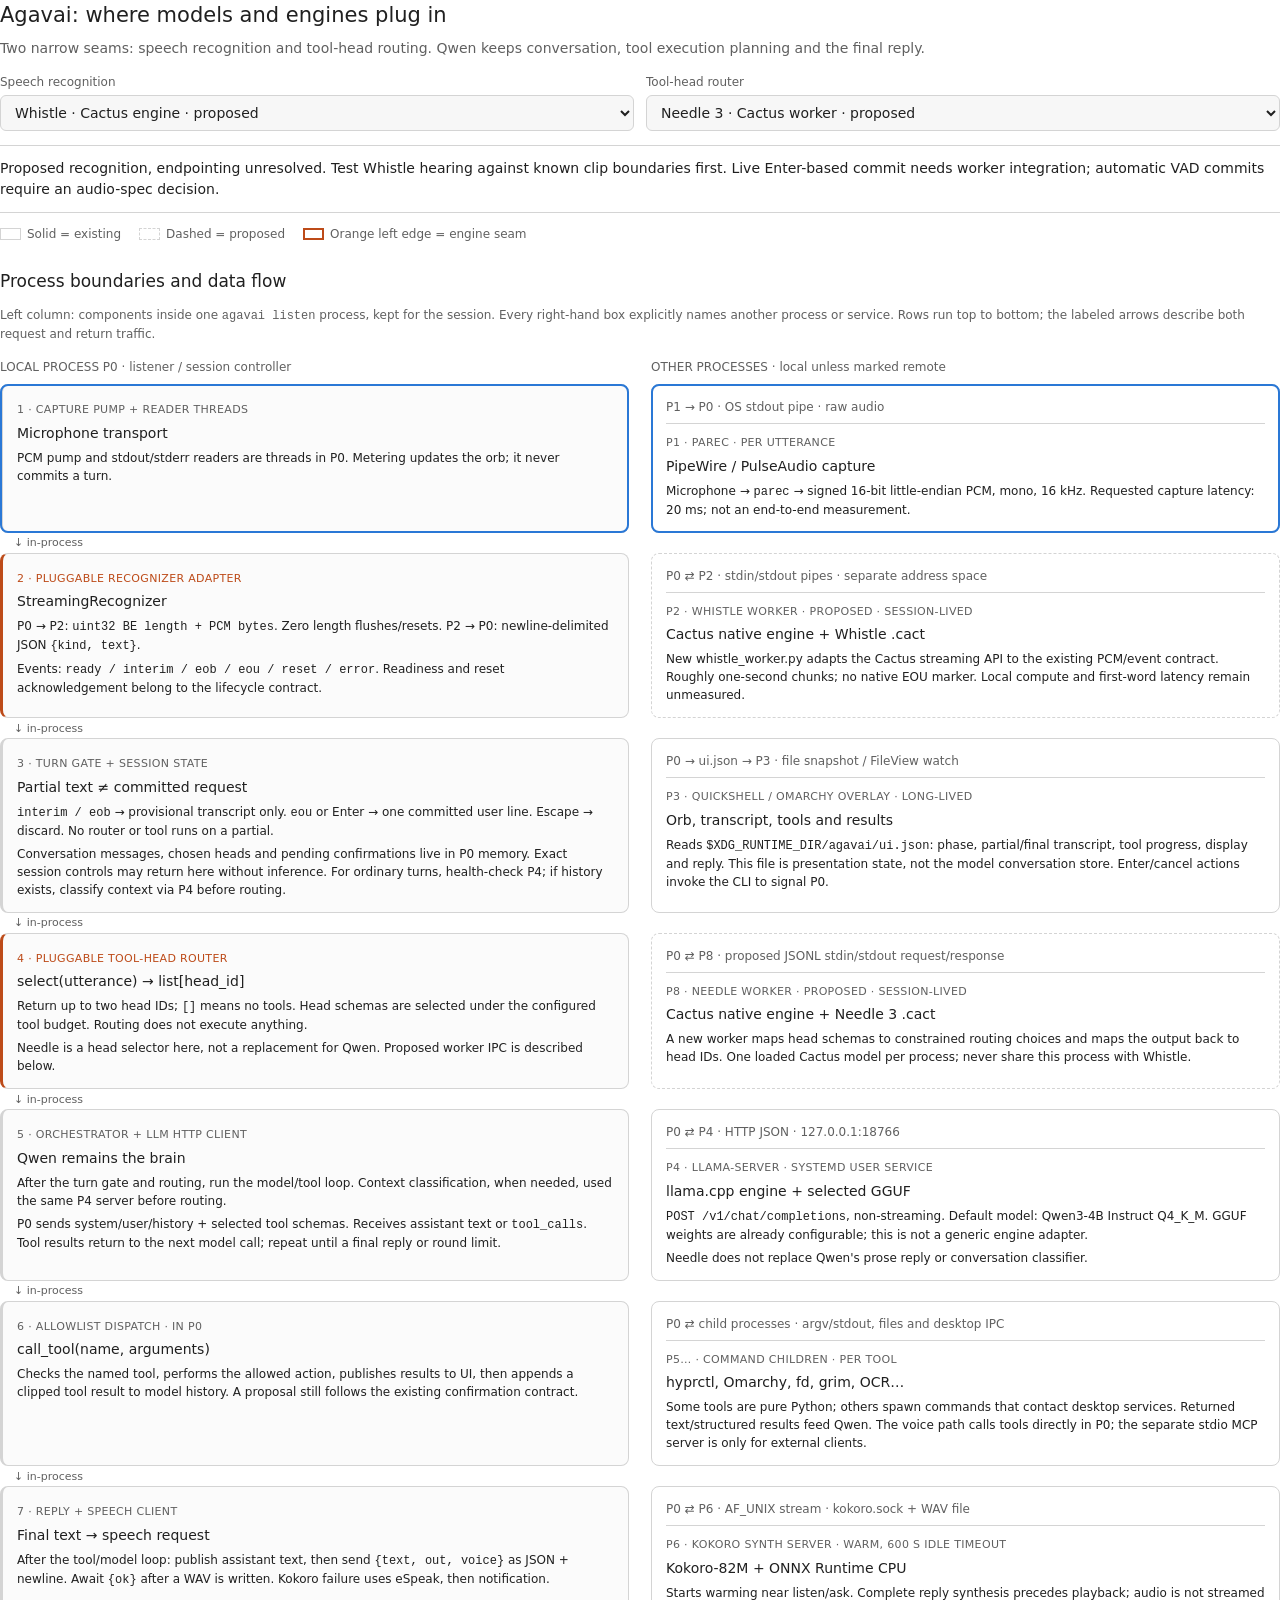
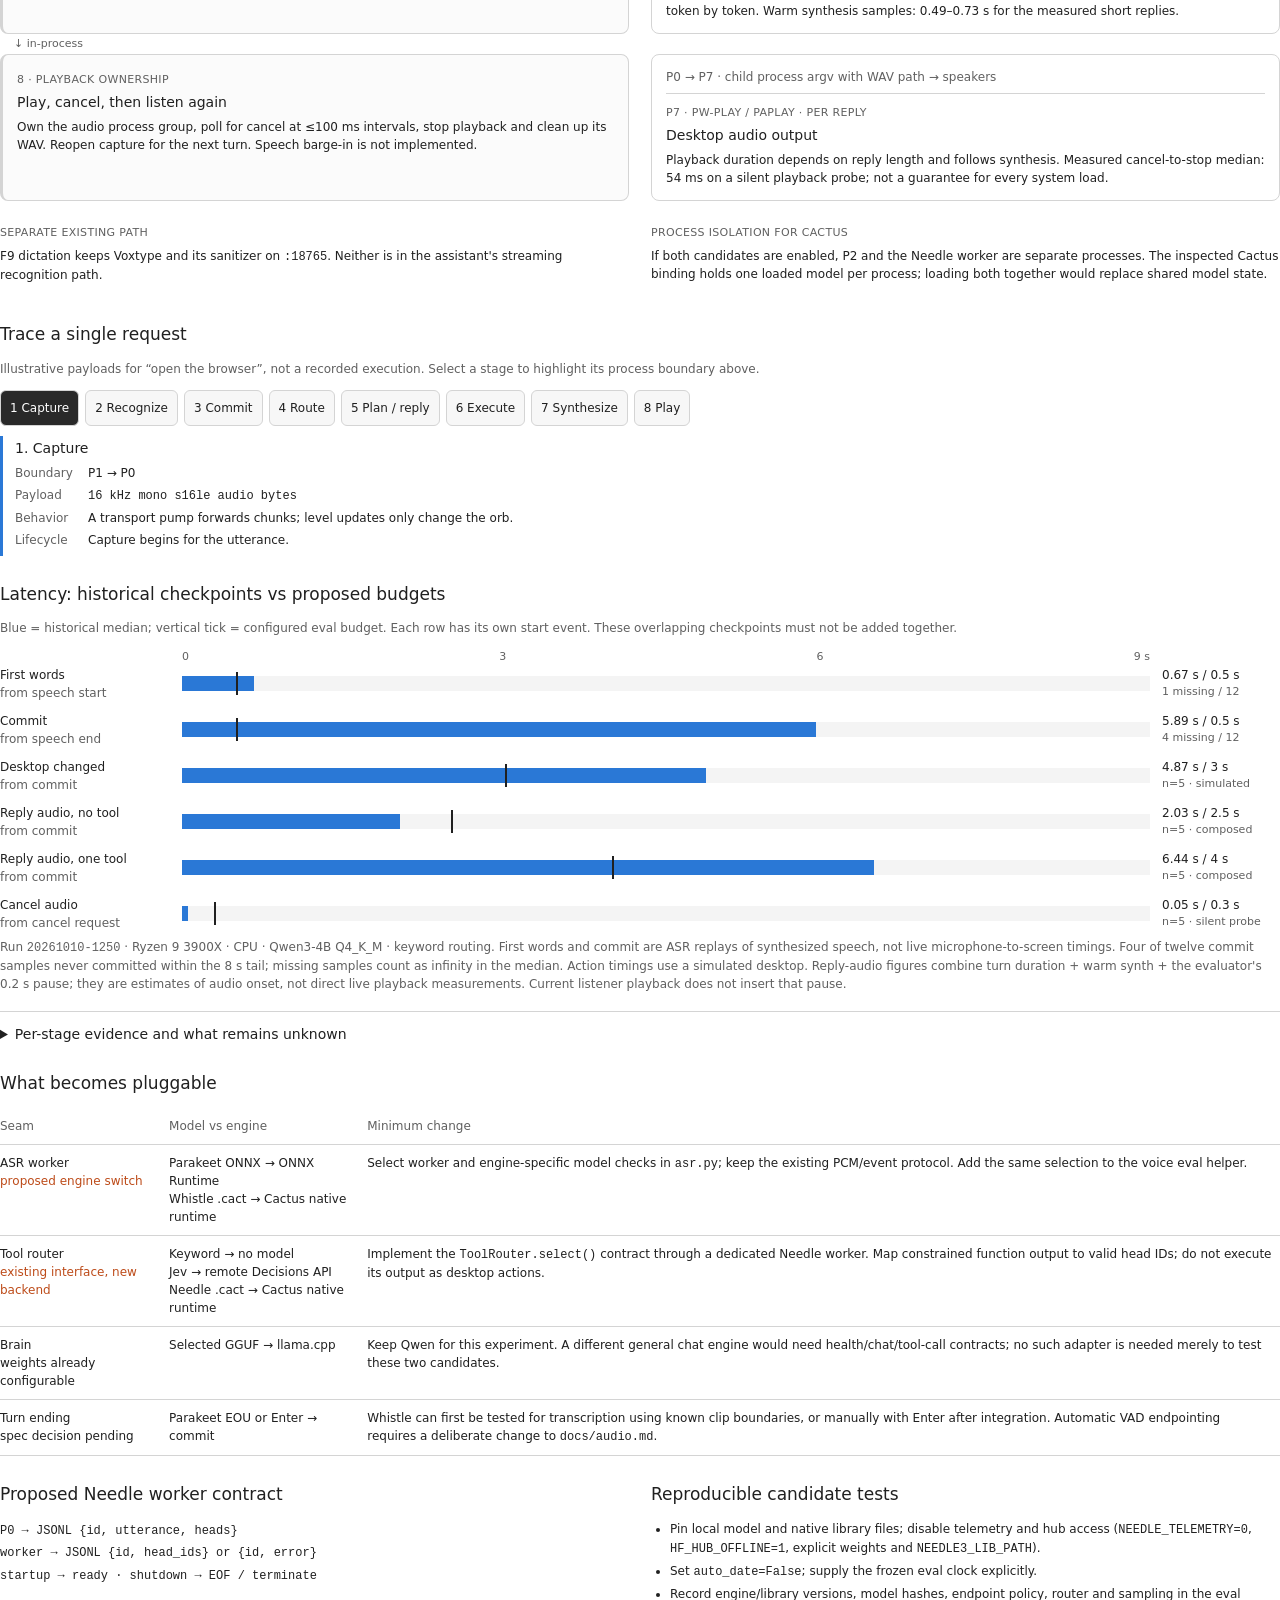
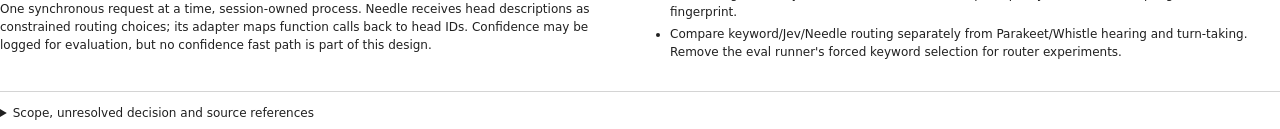
==== docs/architecture-design/model-engines.html @ ad8e2854 "Document Whistle and Needle process and engine design" ====
<!doctype html>
<html lang="en">
<head>
<meta charset="utf-8"><meta name="viewport" content="width=device-width, initial-scale=1">
<title>Agavai · model and engine boundaries</title>
<style>
:root{color-scheme:light dark;
  --design-background:var(--background,light-dark(#fff,#191919));
  --design-foreground:var(--foreground,light-dark(#202020,#ededed));
  --design-muted-foreground:var(--muted-foreground,light-dark(#606060,#b5b5b5));
  --design-card:var(--card,light-dark(#f7f7f7,#242424));
  --design-border:var(--border,light-dark(#d4d4d4,#494949));
  --design-primary:var(--primary,light-dark(#292929,#e1e1e1));
  --design-primary-foreground:var(--primary-foreground,light-dark(#fff,#191919));
  --design-radius:var(--radius,8px);
  --design-chart-1:var(--chart-1,light-dark(#2a78d6,#3987e5));
  --design-chart-2:var(--orange,light-dark(#bd4b19,#ee986c));
  }

*{box-sizing:border-box}
body{margin:0;
  color:var(--design-foreground);
  font:14px/1.5 var(--font-sans,system-ui,sans-serif);
  background:transparent}
main{padding:0 0 18px}
h1,h2,h3,p{margin:0}
h1{font-size:21px;
  font-weight:500;
  margin-bottom:6px}
h2{font-size:17px;
  font-weight:500;
  margin:26px 0 12px}
h3{font-size:14px;
  font-weight:500}
p{margin:6px 0 12px}
.muted,small{color:var(--design-muted-foreground)}
small{font-size:12px}
code{font:12px/1.5 var(--font-mono,ui-monospace,monospace);
  overflow-wrap:anywhere}
button,select{font:inherit;
  color:var(--design-foreground);
  background:var(--design-card);
  border:1px solid var(--design-border);
  border-radius:6px;
  padding:7px 10px;
  min-height:36px}
button{cursor:pointer}
button[aria-pressed=true]{background:var(--design-primary);
  color:var(--design-primary-foreground)}
button:disabled{opacity:.5;
  cursor:default}
button:focus-visible,select:focus-visible,a:focus-visible{outline:2px solid var(--design-chart-1);
  outline-offset:3px}
.controls{display:flex;
  gap:12px;
  flex-wrap:wrap;
  align-items:end;
  margin:14px 0}
label{display:grid;
  gap:4px;
  flex:1;
  min-width:200px}
label span{font-size:12px;
  color:var(--design-muted-foreground)}
select{width:100%}
.legend{display:flex;
  gap:8px 18px;
  flex-wrap:wrap;
  font-size:12px;
  color:var(--design-muted-foreground);
  margin:12px 0}
.legend span{display:flex;
  align-items:center;
  gap:6px}
.sample{width:21px;
  height:12px;
  border:1px solid var(--design-border);
  display:inline-block}
.sample.proposed{border-style:dashed}
.sample.seam{border-color:var(--design-chart-2);
  border-width:2px}
.badge{display:inline-block;
  font-size:11px;
  letter-spacing:.03em;
  color:var(--design-muted-foreground);
  font-weight:500}
.plug{color:var(--design-chart-2)}
.policy{padding:12px 0;
  border-top:1px solid var(--design-border);
  border-bottom:1px solid var(--design-border)}
.policy strong{font-weight:500}
.maphead,.maprow{display:grid;
  grid-template-columns:minmax(0,1fr) minmax(0,1fr);
  column-gap:22px}
.maphead{margin:15px 0 8px;
  font-size:12px;
  color:var(--design-muted-foreground)}
.maprow{padding:0 0 20px;
  position:relative}
.maprow::after{content:'↓ in-process';
  position:absolute;
  bottom:1px;
  left:14px;
  font-size:11px;
  color:var(--design-muted-foreground)}
.maprow:last-child::after{content:''}
.component,.process{padding:13px 14px;
  border:1px solid var(--design-border);
  border-radius:var(--design-radius);
  min-width:0;
  position:relative}
.component{background:color-mix(in srgb,var(--design-card) 55%,transparent);
  border-left:3px solid var(--design-border)}
.component.seam{border-left-color:var(--design-chart-2)}
.process{background:transparent}
.process.proposed{border-style:dashed}
.active .component,.active .process{outline:2px solid var(--design-chart-1);
  outline-offset:-2px}
.component p,.process p{font-size:12px;
  margin:5px 0 0}
.process .wire{display:block;
  font-size:12px;
  color:var(--design-muted-foreground);
  padding-bottom:7px;
  margin-bottom:7px;
  border-bottom:1px solid var(--design-border)}
.maprow .badge{margin-bottom:4px}
.process h3{margin-bottom:2px}
.aux{display:grid;
  grid-template-columns:1fr 1fr;
  gap:22px;
  padding-bottom:12px}
.aux p{font-size:12px;
  margin:5px 0 0}
.steps{display:flex;
  flex-wrap:wrap;
  gap:6px;
  margin-bottom:10px}
.steps button{font-size:12px;
  padding:6px 9px}
.detail{border-left:3px solid var(--design-chart-1);
  padding:2px 0 2px 12px;
  min-height:120px}
.detail h3{margin-bottom:5px}
.detail dl{display:grid;
  grid-template-columns:65px 1fr;
  gap:4px 8px;
  margin:0;
  font-size:12px}
.detail dt{color:var(--design-muted-foreground)}
.detail dd{margin:0;
  overflow-wrap:anywhere}
.latency{display:grid;
  grid-template-columns:1fr;
  gap:10px}
.checkpoint{display:grid;
  grid-template-columns:170px minmax(80px,1fr) 118px;
  gap:12px;
  align-items:center}
.checkpoint .label{font-size:12px}
.track{height:15px;
  background:color-mix(in srgb,var(--design-border) 25%,transparent);
  position:relative}
.bar{height:15px;
  background:var(--design-chart-1);
  width:var(--value)}
.budget{position:absolute;
  top:-4px;
  height:23px;
  width:2px;
  left:var(--budget);
  background:var(--design-foreground)}
.reading{font-variant-numeric:tabular-nums;
  font-size:12px}
.reading small{display:block;
  font-size:11px}
.axis{margin-left:182px;
  margin-right:130px;
  display:flex;
  justify-content:space-between;
  font-size:11px;
  color:var(--design-muted-foreground)}
.tablewrap{overflow-x:auto}
table{border-collapse:collapse;
  width:100%;
  font-size:12px}
th,td{text-align:left;
  vertical-align:top;
  padding:9px 8px;
  border-bottom:1px solid var(--design-border);
  overflow-wrap:anywhere}
th{font-weight:500;
  color:var(--design-muted-foreground)}
th:first-child,td:first-child{padding-left:0}
ul{padding-left:19px;
  margin:6px 0 12px}
li{margin:4px 0}
details{margin-top:18px;
  border-top:1px solid var(--design-border);
  padding-top:12px}
summary{cursor:pointer;
  font-weight:500}
.sources{font-size:12px}
.sources a{color:var(--design-foreground);
  text-underline-offset:3px}
.sources li{margin:8px 0}
.note{font-size:12px;
  color:var(--design-muted-foreground)}
.two{display:grid;
  grid-template-columns:1fr 1fr;
  gap:22px}
.two p,.two ul{font-size:12px}
.inlineflow{font-family:var(--font-mono,ui-monospace,monospace);
  font-size:12px;
  line-height:1.9;
  overflow-wrap:anywhere}
hr{border:0;
  border-top:1px solid var(--design-border);
  margin:18px 0}
@media(max-width:520px){h1{font-size:19px}
.maphead{display:none}
.maprow{grid-template-columns:1fr;
  gap:8px;
  padding-bottom:23px}
.process{margin-left:16px}
.maprow::after{bottom:2px}
.aux,.two{grid-template-columns:1fr;
  gap:12px}
.checkpoint{grid-template-columns:1fr 106px;
  gap:5px 12px}
.checkpoint .label{grid-column:1/-1}
.axis{margin:0 118px 0 0}
.detail{min-height:155px}
th,td{padding:8px 5px}
button,select{min-height:44px}
.steps button{min-height:40px}
label{min-width:180px}
}

@media(prefers-reduced-motion:no-preference){.bar{transition:width .2s}
}

</style>
</head>
<body>
<main id="agavai-engine-design">
<h1>Agavai: where models and engines plug in</h1>
<p class="muted">Two narrow seams: speech recognition and tool-head routing. Qwen keeps conversation, tool execution planning and the final reply.</p>
<div class="controls">
<label>
<span>Speech recognition</span>
<select id="asr">
<option value="parakeet">Parakeet · ONNX Runtime · current</option>
<option value="whistle" selected>Whistle · Cactus engine · proposed</option>
</select>
</label>
<label>
<span>Tool-head router</span>
<select id="router">
<option value="keyword">Keyword · in-process · measured baseline</option>
<option value="jev">Jev · remote HTTPS · current default</option>
<option value="needle" selected>Needle 3 · Cactus worker · proposed</option>
</select>
</label>
</div>
<div class="policy" id="policy" aria-live="polite">
</div>
<div class="legend">
<span>
<i class="sample">
</i>Solid = existing</span>
<span>
<i class="sample proposed">
</i>Dashed = proposed</span>
<span>
<i class="sample seam">
</i>Orange left edge = engine seam</span>
</div>
<h2>Process boundaries and data flow</h2>
<p class="note">Left column: components inside one <code>agavai listen</code> process, kept for the session. Every right-hand box explicitly names another process or service. Rows run top to bottom; the labeled arrows describe both request and return traffic.</p>
<div class="maphead">
<span>LOCAL PROCESS P0 · listener / session controller</span>
<span>OTHER PROCESSES · local unless marked remote</span>
</div>
<div id="map">
<div class="maprow" data-row="0">
<section class="component">
<span class="badge">1 · CAPTURE PUMP + READER THREADS</span>
<h3>Microphone transport</h3>
<p>PCM pump and stdout/stderr readers are threads in P0. Metering updates the orb; it never commits a turn.</p>
</section>
<section class="process">
<span class="wire">P1 → P0 · OS stdout pipe · raw audio</span>
<span class="badge">P1 · PAREC · PER UTTERANCE</span>
<h3>PipeWire / PulseAudio capture</h3>
<p>Microphone → <code>parec</code> → signed 16-bit little-endian PCM, mono, 16 kHz. Requested capture latency: 20 ms; not an end-to-end measurement.</p>
</section>
</div>
<div class="maprow" data-row="1">
<section class="component seam">
<span class="badge plug">2 · PLUGGABLE RECOGNIZER ADAPTER</span>
<h3>StreamingRecognizer</h3>
<p>P0 → P2: <code>uint32 BE length + PCM bytes</code>. Zero length flushes/resets. P2 → P0: newline-delimited JSON <code>{kind, text}</code>.</p>
<p>Events: <code>ready / interim / eob / eou / reset / error</code>. Readiness and reset acknowledgement belong to the lifecycle contract.</p>
</section>
<section class="process" id="asr-process">
<span class="wire">P0 ⇄ P2 · stdin/stdout pipes · separate address space</span>
<span class="badge" id="asr-tag">
</span>
<h3 id="asr-title">
</h3>
<p id="asr-body">
</p>
</section>
</div>
<div class="maprow" data-row="2">
<section class="component">
<span class="badge">3 · TURN GATE + SESSION STATE</span>
<h3>Partial text ≠ committed request</h3>
<p>
<code>interim / eob</code> → provisional transcript only. <code>eou</code> or Enter → one committed user line. Escape → discard. No router or tool runs on a partial.</p>
<p>Conversation messages, chosen heads and pending confirmations live in P0 memory. Exact session controls may return here without inference. For ordinary turns, health-check P4; if history exists, classify context via P4 before routing.</p>
</section>
<section class="process">
<span class="wire">P0 → ui.json → P3 · file snapshot / FileView watch</span>
<span class="badge">P3 · QUICKSHELL / OMARCHY OVERLAY · LONG-LIVED</span>
<h3>Orb, transcript, tools and results</h3>
<p>Reads <code>$XDG_RUNTIME_DIR/agavai/ui.json</code>: phase, partial/final transcript, tool progress, display and reply. This file is presentation state, not the model conversation store. Enter/cancel actions invoke the CLI to signal P0.</p>
</section>
</div>
<div class="maprow" data-row="3">
<section class="component seam">
<span class="badge plug">4 · PLUGGABLE TOOL-HEAD ROUTER</span>
<h3>select(utterance) → list[head_id]</h3>
<p>Return up to two head IDs; <code>[]</code> means no tools. Head schemas are selected under the configured tool budget. Routing does not execute anything.</p>
<p id="router-local">
</p>
</section>
<section class="process" id="router-process">
<span class="wire" id="router-wire">
</span>
<span class="badge" id="router-tag">
</span>
<h3 id="router-title">
</h3>
<p id="router-body">
</p>
</section>
</div>
<div class="maprow" data-row="4">
<section class="component">
<span class="badge">5 · ORCHESTRATOR + LLM HTTP CLIENT</span>
<h3>Qwen remains the brain</h3>
<p>After the turn gate and routing, run the model/tool loop. Context classification, when needed, used the same P4 server before routing.</p>
<p>P0 sends system/user/history + selected tool schemas. Receives assistant text or <code>tool_calls</code>. Tool results return to the next model call; repeat until a final reply or round limit.</p>
</section>
<section class="process">
<span class="wire">P0 ⇄ P4 · HTTP JSON · 127.0.0.1:18766</span>
<span class="badge">P4 · LLAMA-SERVER · SYSTEMD USER SERVICE</span>
<h3>llama.cpp engine + selected GGUF</h3>
<p>
<code>POST /v1/chat/completions</code>, non-streaming. Default model: Qwen3-4B Instruct Q4_K_M. GGUF weights are already configurable; this is not a generic engine adapter.</p>
<p>Needle does not replace Qwen's prose reply or conversation classifier.</p>
</section>
</div>
<div class="maprow" data-row="5">
<section class="component">
<span class="badge">6 · ALLOWLIST DISPATCH · IN P0</span>
<h3>call_tool(name, arguments)</h3>
<p>Checks the named tool, performs the allowed action, publishes results to UI, then appends a clipped tool result to model history. A proposal still follows the existing confirmation contract.</p>
</section>
<section class="process">
<span class="wire">P0 ⇄ child processes · argv/stdout, files and desktop IPC</span>
<span class="badge">P5… · COMMAND CHILDREN · PER TOOL</span>
<h3>hyprctl, Omarchy, fd, grim, OCR…</h3>
<p>Some tools are pure Python; others spawn commands that contact desktop services. Returned text/structured results feed Qwen. The voice path calls tools directly in P0; the separate stdio MCP server is only for external clients.</p>
</section>
</div>
<div class="maprow" data-row="6">
<section class="component">
<span class="badge">7 · REPLY + SPEECH CLIENT</span>
<h3>Final text → speech request</h3>
<p>After the tool/model loop: publish assistant text, then send <code>{text, out, voice}</code> as JSON + newline. Await <code>{ok}</code> after a WAV is written. Kokoro failure uses eSpeak, then notification.</p>
</section>
<section class="process">
<span class="wire">P0 ⇄ P6 · AF_UNIX stream · kokoro.sock + WAV file</span>
<span class="badge">P6 · KOKORO SYNTH SERVER · WARM, 600 S IDLE TIMEOUT</span>
<h3>Kokoro-82M + ONNX Runtime CPU</h3>
<p>Starts warming near listen/ask. Complete reply synthesis precedes playback; audio is not streamed token by token. Warm synthesis samples: 0.49–0.73 s for the measured short replies.</p>
</section>
</div>
<div class="maprow" data-row="7">
<section class="component">
<span class="badge">8 · PLAYBACK OWNERSHIP</span>
<h3>Play, cancel, then listen again</h3>
<p>Own the audio process group, poll for cancel at ≤100 ms intervals, stop playback and clean up its WAV. Reopen capture for the next turn. Speech barge-in is not implemented.</p>
</section>
<section class="process">
<span class="wire">P0 → P7 · child process argv with WAV path → speakers</span>
<span class="badge">P7 · PW-PLAY / PAPLAY · PER REPLY</span>
<h3>Desktop audio output</h3>
<p>Playback duration depends on reply length and follows synthesis. Measured cancel-to-stop median: 54 ms on a silent playback probe; not a guarantee for every system load.</p>
</section>
</div>
</div>
<div class="aux">
<div>
<span class="badge">SEPARATE EXISTING PATH</span>
<p>F9 dictation keeps Voxtype and its sanitizer on <code>:18765</code>. Neither is in the assistant's streaming recognition path.</p>
</div>
<div>
<span class="badge">PROCESS ISOLATION FOR CACTUS</span>
<p>If both candidates are enabled, P2 and the Needle worker are separate processes. The inspected Cactus binding holds one loaded model per process; loading both together would replace shared model state.</p>
</div>
</div>
<h2>Trace a single request</h2>
<p class="note">Illustrative payloads for “open the browser”, not a recorded execution. Select a stage to highlight its process boundary above.</p>
<div class="steps" id="steps" aria-label="Request stages">
</div>
<section class="detail" id="detail" aria-live="polite">
</section>
<h2>Latency: historical checkpoints vs proposed budgets</h2>
<p class="note">Blue = historical median; vertical tick = configured eval budget. Each row has its own start event. These overlapping checkpoints must not be added together.</p>
<div class="axis" aria-hidden="true">
<span>0</span>
<span>3</span>
<span>6</span>
<span>9 s</span>
</div>
<div class="latency" id="latency">
</div>
<p class="note">Run <code>20261010-1250</code> · Ryzen 9 3900X · CPU · Qwen3-4B Q4_K_M · keyword routing. First words and commit are ASR replays of synthesized speech, not live microphone-to-screen timings. Four of twelve commit samples never committed within the 8 s tail; missing samples count as infinity in the median. Action timings use a simulated desktop. Reply-audio figures combine turn duration + warm synth + the evaluator's 0.2 s pause; they are estimates of audio onset, not direct live playback measurements. Current listener playback does not insert that pause.</p>
<details>
<summary>Per-stage evidence and what remains unknown</summary>
<div class="tablewrap">
<table>
<thead>
<tr>
<th>Stage</th>
<th>Evidence</th>
<th>Interpretation</th>
</tr>
</thead>
<tbody>
<tr>
<td>Capture / pipes / UI</td>
<td>20 ms capture setting; UI level publication every 100 ms</td>
<td>Configured cadence, not measured transport or rendering latency.</td>
</tr>
<tr>
<td>Parakeet computation</td>
<td>160 ms audio step; mean compute 53.6 ms; model load 1.16 s</td>
<td>Warm compute can keep up in this replay. Endpoint delay is a separate problem.</td>
</tr>
<tr>
<td>Jev routing</td>
<td>Architecture doc claims 70–500 ms; configured timeout 2 s</td>
<td>Remote network + inference; absent from the keyword baseline. Not locally timed here.</td>
</tr>
<tr>
<td>Whistle</td>
<td>Research: roughly 1 s chunks, agreement across passes</td>
<td>No local latency benchmark. Chunk size is not first-word latency. Native automatic EOU is absent.</td>
</tr>
<tr>
<td>Needle router</td>
<td>No local samples</td>
<td>Startup, routing and accuracy must be measured. Qwen and endpointing still remain on the critical path.</td>
</tr>
<tr>
<td>Qwen diagnostic calls</td>
<td>Context median 2.63 s (n=34); action call median 8.30 s (n=495)</td>
<td>Pinned eval cases, prompt cache off. Different settings/workload from the product-speed probes above; do not splice into their totals.</td>
</tr>
<tr>
<td>Tool execution</td>
<td>4.87 s to simulated desktop change includes model work</td>
<td>Not a standalone tool duration; real commands vary by action.</td>
</tr>
<tr>
<td>Kokoro synthesis</td>
<td>0.49–0.73 s, n=10</td>
<td>Warm, short replies. Cold startup and long replies are not covered.</td>
</tr>
</tbody>
</table>
</div>
</details>
<h2>What becomes pluggable</h2>
<div class="tablewrap">
<table>
<thead>
<tr>
<th>Seam</th>
<th>Model vs engine</th>
<th>Minimum change</th>
</tr>
</thead>
<tbody>
<tr>
<td>ASR worker<br>
<span class="plug">proposed engine switch</span>
</td>
<td>Parakeet ONNX → ONNX Runtime<br>Whistle .cact → Cactus native runtime</td>
<td>Select worker and engine-specific model checks in <code>asr.py</code>; keep the existing PCM/event protocol. Add the same selection to the voice eval helper.</td>
</tr>
<tr>
<td>Tool router<br>
<span class="plug">existing interface, new backend</span>
</td>
<td>Keyword → no model<br>Jev → remote Decisions API<br>Needle .cact → Cactus native runtime</td>
<td>Implement the <code>ToolRouter.select()</code> contract through a dedicated Needle worker. Map constrained function output to valid head IDs; do not execute its output as desktop actions.</td>
</tr>
<tr>
<td>Brain<br>weights already configurable</td>
<td>Selected GGUF → llama.cpp</td>
<td>Keep Qwen for this experiment. A different general chat engine would need health/chat/tool-call contracts; no such adapter is needed merely to test these two candidates.</td>
</tr>
<tr>
<td>Turn ending<br>spec decision pending</td>
<td>Parakeet EOU or Enter → commit</td>
<td>Whistle can first be tested for transcription using known clip boundaries, or manually with Enter after integration. Automatic VAD endpointing requires a deliberate change to <code>docs/audio.md</code>.</td>
</tr>
</tbody>
</table>
</div>
<div class="two">
<section>
<h2>Proposed Needle worker contract</h2>
<p class="inlineflow">P0 → JSONL {id, utterance, heads}<br>worker → JSONL {id, head_ids} or {id, error}<br>startup → ready · shutdown → EOF / terminate</p>
<p>One synchronous request at a time, session-owned process. Needle receives head descriptions as constrained routing choices; its adapter maps function calls back to head IDs. Confidence may be logged for evaluation, but no confidence fast path is part of this design.</p>
</section>
<section>
<h2>Reproducible candidate tests</h2>
<ul>
<li>Pin local model and native library files; disable telemetry and hub access (<code>NEEDLE_TELEMETRY=0</code>, <code>HF_HUB_OFFLINE=1</code>, explicit weights and <code>NEEDLE3_LIB_PATH</code>).</li>
<li>Set <code>auto_date=False</code>; supply the frozen eval clock explicitly.</li>
<li>Record engine/library versions, model hashes, endpoint policy, router and sampling in the eval fingerprint.</li>
<li>Compare keyword/Jev/Needle routing separately from Parakeet/Whistle hearing and turn-taking. Remove the eval runner's forced keyword selection for router experiments.</li>
</ul>
</section>
</div>
<details class="sources">
<summary>Scope, unresolved decision and source references</summary>
<p>This page proposes an experiment architecture; it changes no runtime behavior. Whistle automatic endpointing is intentionally unresolved. Current <code>docs/audio.md</code> forbids restoring silence-timer commits, so this design does not quietly add Silero. Documentation in <code>architecture.md</code> still contains legacy Voxtype/VAD sections; current audio/flow contracts and source take precedence.</p>
<ul>
<li>
<a href="../audio.md">Audio specification</a> · <a href="../flow.md">Voice and confirmation flow</a> · <a href="../architecture.md">Architecture and existing configuration</a> · <a href="index.html">Existing architecture atlas</a>
</li>
<li>
<a href="../../src/agavai/asr.py">ASR parent</a> · <a href="../../src/agavai/parakeet_worker.py">ASR worker protocol</a> · <a href="../../src/agavai/__main__.py">Listen / turn gate</a> · <a href="../../src/agavai/meter.py">Capture</a>
</li>
<li>
<a href="../../src/agavai/router.py">Router interface</a> · <a href="../../src/agavai/heads.py">Head schemas</a> · <a href="../../src/agavai/orchestrator.py">Orchestrator</a> · <a href="../../src/agavai/llm.py">Chat transport</a> · <a href="../../src/agavai/tts.py">TTS and playback</a> · <a href="../../scripts/kokoro_synth.py">Kokoro service</a>
</li>
<li>
<a href="../../evals/results/20261010-1250/report.json">Stored report and samples</a> · <a href="../../evals/results/20261010-1250/cases.jsonl">Diagnostic model-call traces</a> · <a href="../../evals/measure.py">Measurement definitions</a> · <a href="../../evals/budgets.toml">Proposed budgets</a> · <a href="../../evals/voice_helper.py">Voice eval binding</a>
</li>
<li>Candidate API/platform details from the 2026-10-21 package-source investigation in this thread: <a href="https://huggingface.co/Cactus-Compute/whistle">Whistle</a> · <a href="https://github.com/cactus-compute/needle">Needle</a> · <a href="https://pypi.org/project/cactus-needle/">cactus-needle package</a>. Pin and recheck the selected version during implementation.</li>
</ul>
</details>
</main>
<script>
(()=>{
  'use strict';
  const root=document.getElementById('agavai-engine-design');
  const find=id=>root.querySelector('#'+id);
  const asr=find('asr'),router=find('router');
  const payloads=[
    ['Capture','P1 → P0','16 kHz mono s16le audio bytes','A transport pump forwards chunks; level updates only change the orb.','Capture begins for the utterance.'],
    ['Recognize','P0 ⇄ P2','length-prefixed PCM → {kind:"interim", text:"open the browser"}','Worker returns hypotheses. Whistle would use its own runtime in the same worker slot.','P2 stays loaded across turns; recognizer caches reset between them.'],
    ['Commit','P0 → P3 (UI); P0 turn gate','{text:"open the browser", final:false} → committed user line','Parakeet EOU or Enter commits; EOB never commits. Whistle has no automatic EOU in this proposal.','A partial cannot launch a tool.'],
    ['Route','P0 → selected router → P0','"open the browser" → ["launch"]','Selected head schemas are injected into Qwen; no desktop action occurs in the router.','With existing conversation history, Qwen context classification happens before routing.'],
    ['Plan / reply','P0 ⇄ P4','messages + launch schemas → tool_calls, or assistant content','First Qwen call proposes an allowed function. After its result, another Qwen call can produce the spoken reply.','A simple one-tool request often needs two model calls; more rounds are possible.'],
    ['Execute','P0 ⇄ command child / desktop service','Illustrative call: launch({target:"browser"}) → result text','Allowlisted dispatcher performs the action, publishes tool progress, then returns the result to Qwen.','Qwen can call again for another tool or return final content.'],
    ['Synthesize','P0 ⇄ P6','{text:"Browser opened.", out:"…wav", voice:"…"} → {ok:true}','Kokoro writes a complete WAV; the text and result are already visible in the overlay.','A successful synthesis response means the file is ready, not that the user has heard it.'],
    ['Play','P0 → P7 → speakers','pw-play <reply.wav>','Playback is interruptible through the controller. After speech, the session listens again.','Escape cancels. Spoken barge-in is a separate, unimplemented feature.']
  ];
  let stage=0;
  function showStage(n){
    stage=n;
    root.querySelectorAll('[data-row]').forEach((el,i)=>el.classList.toggle('active',i===n));
    root.querySelectorAll('[data-step]').forEach((el,i)=>el.setAttribute('aria-pressed',String(i===n)));
    const d=payloads[n];
    find('detail').innerHTML='<h3>'+String(n+1)+'. '+d[0]+'</h3><dl><dt>Boundary</dt><dd>'+d[1]+'</dd><dt>Payload</dt><dd><code></code></dd><dt>Behavior</dt><dd>'+d[3]+'</dd><dt>Lifecycle</dt><dd>'+d[4]+'</dd></dl>';
    find('detail').querySelector('code').textContent=d[2];
  }

  payloads.forEach((d,i)=>{
    const b=document.createElement('button');
    b.type='button';
    b.dataset.step=i;
    b.textContent=(i+1)+' '+d[0];
    b.addEventListener('click',()=>showStage(i));
    find('steps').append(b);
  });
  function update(){
    const w=asr.value==='whistle',n=router.value==='needle',j=router.value==='jev';
    find('asr-process').classList.toggle('proposed',w);
    find('asr-tag').textContent=w?'P2 · WHISTLE WORKER · PROPOSED · SESSION-LIVED':'P2 · PARAKEET WORKER · EXISTING · SESSION-LIVED';
    find('asr-title').textContent=w?'Cactus native engine + Whistle .cact':'ONNX Runtime + Parakeet-Realtime-EOU-120M';
    find('asr-body').textContent=w?'New whistle_worker.py adapts the Cactus streaming API to the existing PCM/event contract. Roughly one-second chunks; no native EOU marker. Local compute and first-word latency remain unmeasured.':'parakeet_worker.py runs under the speech venv. 160 ms audio steps; emits partials, EOB and EOU. CPU is the default; configured GPU resolves to CUDA only with NVIDIA present.';
    find('policy').innerHTML=w?'<strong>Proposed recognition, endpointing unresolved.</strong> Test Whistle hearing against known clip boundaries first. Live Enter-based commit needs worker integration; automatic VAD commits require an audio-spec decision.':'<strong>Current commit rule:</strong> Parakeet EOU or Enter. Candidate router selection does not change when a turn commits.';
    find('router-process').hidden=!n&&!j;
    find('router-process').classList.toggle('proposed',n);
    find('router-local').textContent=n?'Needle is a head selector here, not a replacement for Qwen. Proposed worker IPC is described below.':j?'Current default: remote Jev; on missing key or request failure, keyword fallback.':'Keyword matching runs entirely inside P0. The existing local backend is also only a keyword placeholder; it is not Needle.';
    find('router-wire').textContent=n?'P0 ⇄ P8 · proposed JSONL stdin/stdout request/response':'P0 ⇄ REMOTE SERVICE · HTTPS / OpenRouter Decisions API';
    find('router-tag').textContent=n?'P8 · NEEDLE WORKER · PROPOSED · SESSION-LIVED':'OFF MACHINE · JEV · EXISTING REMOTE BACKEND';
    find('router-title').textContent=n?'Cactus native engine + Needle 3 .cact':'Jev 1.13 on OpenRouter';
    find('router-body').textContent=n?'A new worker maps head schemas to constrained routing choices and maps the output back to head IDs. One loaded Cactus model per process; never share this process with Whistle.':'Sends the committed utterance and head criteria as a typed choice request. Returns a head choice, not prose. This is the network hop; the rest of the diagram stays local.';
    showStage(stage);
  }

  asr.addEventListener('change',update);
  router.addEventListener('change',update);
  const metrics=[['First words','from speech start',.674,.5,'1 missing / 12'],['Commit','from speech end',5.895,.5,'4 missing / 12'],['Desktop changed','from commit',4.870,3,'n=5 · simulated'],['Reply audio, no tool','from commit',2.029,2.5,'n=5 · composed'],['Reply audio, one tool','from commit',6.436,4,'n=5 · composed'],['Cancel audio','from cancel request',.054,.3,'n=5 · silent probe']];
  metrics.forEach(([name,start,value,budget,n])=>{
    const row=document.createElement('div');
    row.className='checkpoint';
    row.innerHTML='<div class="label">'+name+'<br><small>'+start+'</small></div><div class="track" role="img" aria-label="'+name+': median '+value+' seconds, budget '+budget+' seconds"><div class="bar" style="--value:'+value/9*100+'%"></div><i class="budget" style="--budget:'+budget/9*100+'%"></i></div><div class="reading">'+value.toFixed(2)+' s / '+budget+' s<small>'+n+'</small></div>';
    find('latency').append(row);
  });
  update();
})();
</script>
</body></html>
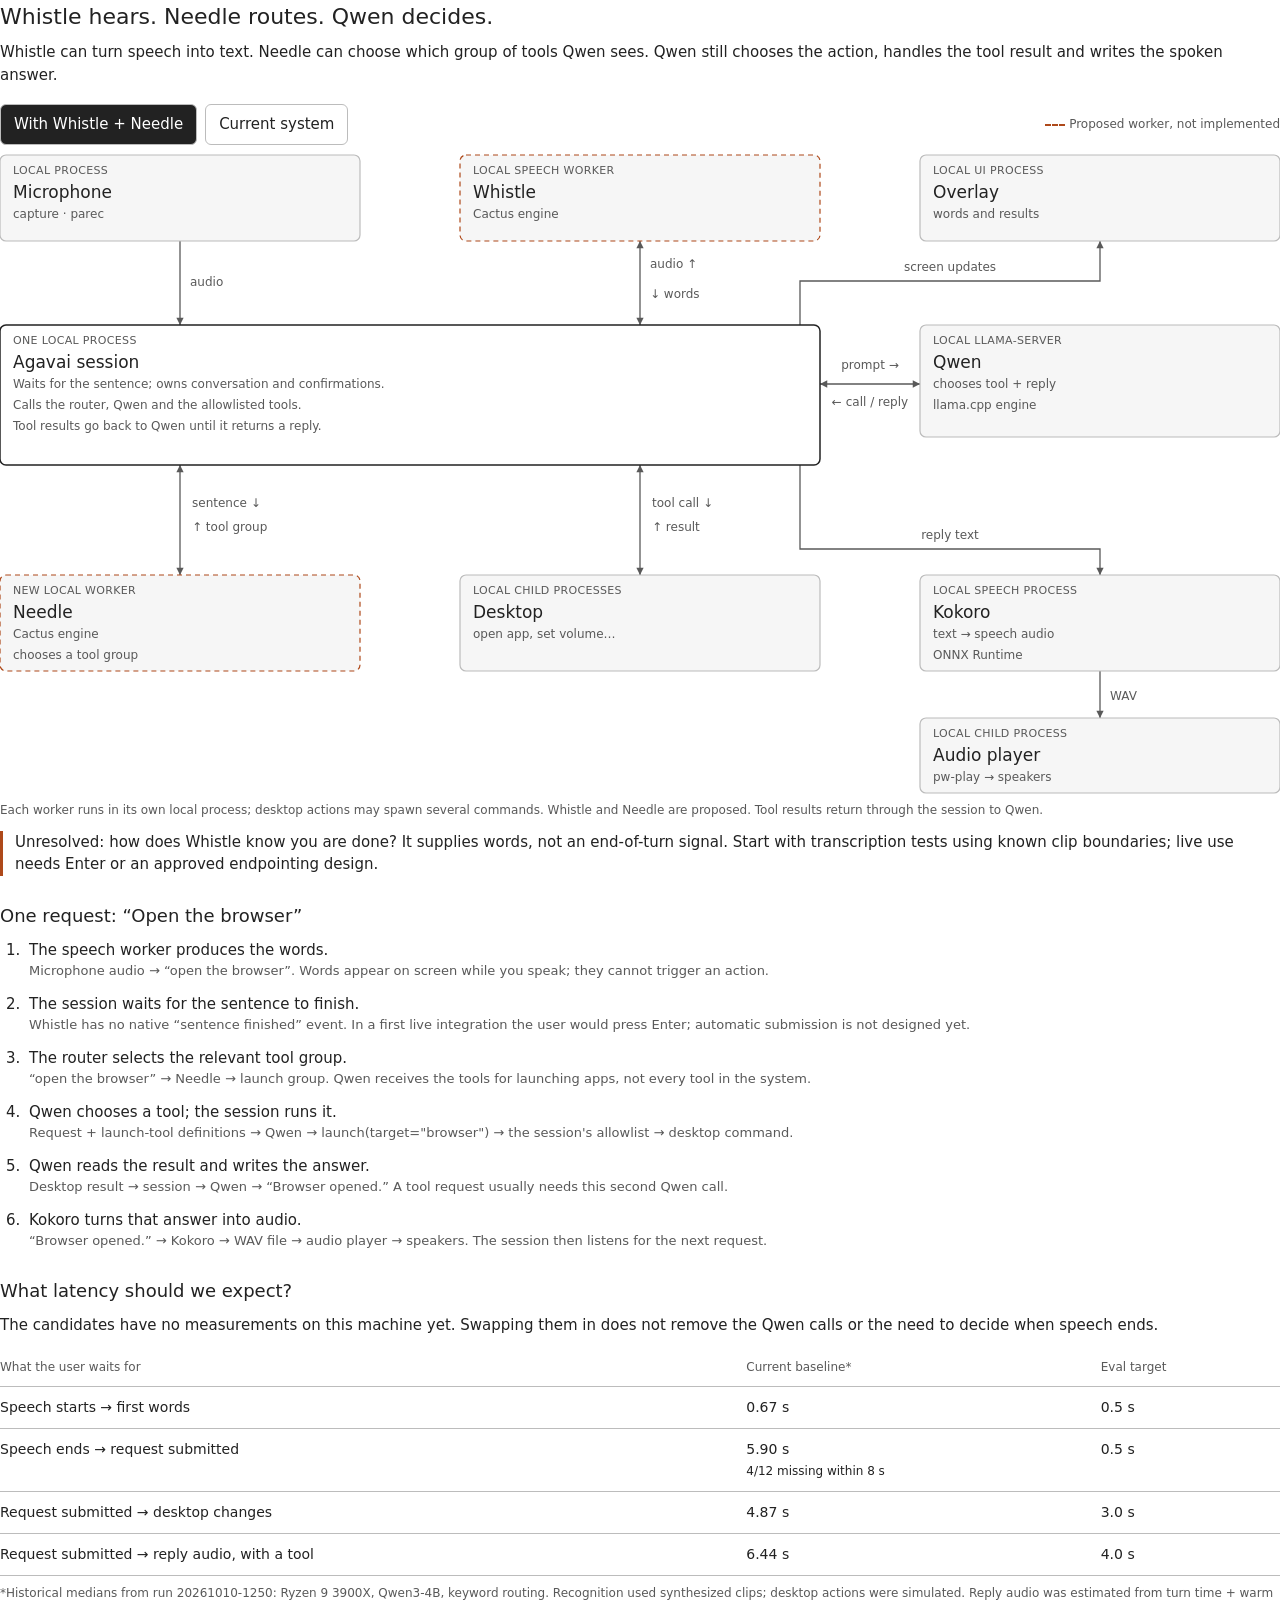
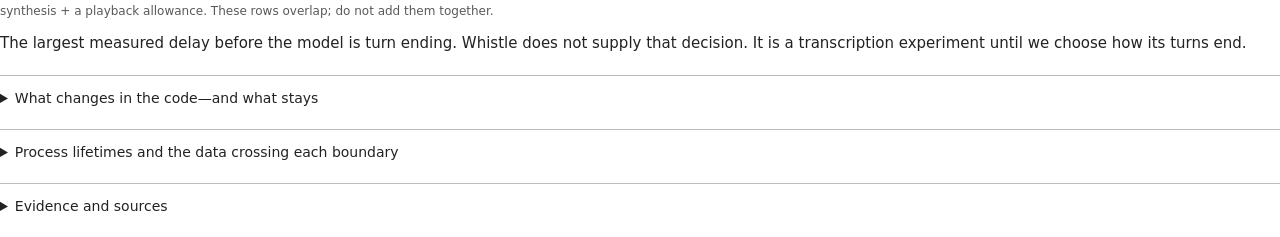
==== commit 9bb70206: "Explain model integration with a process graph and worked request" ====
--- a/docs/architecture-design/model-engines.html
+++ b/docs/architecture-design/model-engines.html
@@ -1,626 +1,299 @@
 <!doctype html>
 <html lang="en">
 <head>
-<meta charset="utf-8"><meta name="viewport" content="width=device-width, initial-scale=1">
-<title>Agavai · model and engine boundaries</title>
+<meta charset="utf-8">
+<meta name="viewport" content="width=device-width, initial-scale=1">
+<title>How Whistle and Needle fit into Agavai</title>
 <style>
-:root{color-scheme:light dark;
-  --design-background:var(--background,light-dark(#fff,#191919));
-  --design-foreground:var(--foreground,light-dark(#202020,#ededed));
-  --design-muted-foreground:var(--muted-foreground,light-dark(#606060,#b5b5b5));
-  --design-card:var(--card,light-dark(#f7f7f7,#242424));
-  --design-border:var(--border,light-dark(#d4d4d4,#494949));
-  --design-primary:var(--primary,light-dark(#292929,#e1e1e1));
-  --design-primary-foreground:var(--primary-foreground,light-dark(#fff,#191919));
-  --design-radius:var(--radius,8px);
-  --design-chart-1:var(--chart-1,light-dark(#2a78d6,#3987e5));
-  --design-chart-2:var(--orange,light-dark(#bd4b19,#ee986c));
-  }
-
-*{box-sizing:border-box}
-body{margin:0;
-  color:var(--design-foreground);
-  font:14px/1.5 var(--font-sans,system-ui,sans-serif);
-  background:transparent}
-main{padding:0 0 18px}
-h1,h2,h3,p{margin:0}
-h1{font-size:21px;
-  font-weight:500;
-  margin-bottom:6px}
-h2{font-size:17px;
-  font-weight:500;
-  margin:26px 0 12px}
-h3{font-size:14px;
-  font-weight:500}
-p{margin:6px 0 12px}
-.muted,small{color:var(--design-muted-foreground)}
-small{font-size:12px}
-code{font:12px/1.5 var(--font-mono,ui-monospace,monospace);
-  overflow-wrap:anywhere}
-button,select{font:inherit;
-  color:var(--design-foreground);
-  background:var(--design-card);
-  border:1px solid var(--design-border);
-  border-radius:6px;
-  padding:7px 10px;
-  min-height:36px}
-button{cursor:pointer}
-button[aria-pressed=true]{background:var(--design-primary);
-  color:var(--design-primary-foreground)}
-button:disabled{opacity:.5;
-  cursor:default}
-button:focus-visible,select:focus-visible,a:focus-visible{outline:2px solid var(--design-chart-1);
-  outline-offset:3px}
-.controls{display:flex;
-  gap:12px;
-  flex-wrap:wrap;
-  align-items:end;
-  margin:14px 0}
-label{display:grid;
-  gap:4px;
-  flex:1;
-  min-width:200px}
-label span{font-size:12px;
-  color:var(--design-muted-foreground)}
-select{width:100%}
-.legend{display:flex;
-  gap:8px 18px;
-  flex-wrap:wrap;
-  font-size:12px;
-  color:var(--design-muted-foreground);
-  margin:12px 0}
-.legend span{display:flex;
-  align-items:center;
-  gap:6px}
-.sample{width:21px;
-  height:12px;
-  border:1px solid var(--design-border);
-  display:inline-block}
-.sample.proposed{border-style:dashed}
-.sample.seam{border-color:var(--design-chart-2);
-  border-width:2px}
-.badge{display:inline-block;
-  font-size:11px;
-  letter-spacing:.03em;
-  color:var(--design-muted-foreground);
-  font-weight:500}
-.plug{color:var(--design-chart-2)}
-.policy{padding:12px 0;
-  border-top:1px solid var(--design-border);
-  border-bottom:1px solid var(--design-border)}
-.policy strong{font-weight:500}
-.maphead,.maprow{display:grid;
-  grid-template-columns:minmax(0,1fr) minmax(0,1fr);
-  column-gap:22px}
-.maphead{margin:15px 0 8px;
-  font-size:12px;
-  color:var(--design-muted-foreground)}
-.maprow{padding:0 0 20px;
-  position:relative}
-.maprow::after{content:'↓ in-process';
-  position:absolute;
-  bottom:1px;
-  left:14px;
-  font-size:11px;
-  color:var(--design-muted-foreground)}
-.maprow:last-child::after{content:''}
-.component,.process{padding:13px 14px;
-  border:1px solid var(--design-border);
-  border-radius:var(--design-radius);
-  min-width:0;
-  position:relative}
-.component{background:color-mix(in srgb,var(--design-card) 55%,transparent);
-  border-left:3px solid var(--design-border)}
-.component.seam{border-left-color:var(--design-chart-2)}
-.process{background:transparent}
-.process.proposed{border-style:dashed}
-.active .component,.active .process{outline:2px solid var(--design-chart-1);
-  outline-offset:-2px}
-.component p,.process p{font-size:12px;
-  margin:5px 0 0}
-.process .wire{display:block;
-  font-size:12px;
-  color:var(--design-muted-foreground);
-  padding-bottom:7px;
-  margin-bottom:7px;
-  border-bottom:1px solid var(--design-border)}
-.maprow .badge{margin-bottom:4px}
-.process h3{margin-bottom:2px}
-.aux{display:grid;
-  grid-template-columns:1fr 1fr;
-  gap:22px;
-  padding-bottom:12px}
-.aux p{font-size:12px;
-  margin:5px 0 0}
-.steps{display:flex;
-  flex-wrap:wrap;
-  gap:6px;
-  margin-bottom:10px}
-.steps button{font-size:12px;
-  padding:6px 9px}
-.detail{border-left:3px solid var(--design-chart-1);
-  padding:2px 0 2px 12px;
-  min-height:120px}
-.detail h3{margin-bottom:5px}
-.detail dl{display:grid;
-  grid-template-columns:65px 1fr;
-  gap:4px 8px;
-  margin:0;
-  font-size:12px}
-.detail dt{color:var(--design-muted-foreground)}
-.detail dd{margin:0;
-  overflow-wrap:anywhere}
-.latency{display:grid;
-  grid-template-columns:1fr;
-  gap:10px}
-.checkpoint{display:grid;
-  grid-template-columns:170px minmax(80px,1fr) 118px;
-  gap:12px;
-  align-items:center}
-.checkpoint .label{font-size:12px}
-.track{height:15px;
-  background:color-mix(in srgb,var(--design-border) 25%,transparent);
-  position:relative}
-.bar{height:15px;
-  background:var(--design-chart-1);
-  width:var(--value)}
-.budget{position:absolute;
-  top:-4px;
-  height:23px;
-  width:2px;
-  left:var(--budget);
-  background:var(--design-foreground)}
-.reading{font-variant-numeric:tabular-nums;
-  font-size:12px}
-.reading small{display:block;
-  font-size:11px}
-.axis{margin-left:182px;
-  margin-right:130px;
-  display:flex;
-  justify-content:space-between;
-  font-size:11px;
-  color:var(--design-muted-foreground)}
-.tablewrap{overflow-x:auto}
-table{border-collapse:collapse;
-  width:100%;
-  font-size:12px}
-th,td{text-align:left;
-  vertical-align:top;
-  padding:9px 8px;
-  border-bottom:1px solid var(--design-border);
-  overflow-wrap:anywhere}
-th{font-weight:500;
-  color:var(--design-muted-foreground)}
-th:first-child,td:first-child{padding-left:0}
-ul{padding-left:19px;
-  margin:6px 0 12px}
-li{margin:4px 0}
-details{margin-top:18px;
-  border-top:1px solid var(--design-border);
-  padding-top:12px}
-summary{cursor:pointer;
-  font-weight:500}
-.sources{font-size:12px}
-.sources a{color:var(--design-foreground);
-  text-underline-offset:3px}
-.sources li{margin:8px 0}
-.note{font-size:12px;
-  color:var(--design-muted-foreground)}
-.two{display:grid;
-  grid-template-columns:1fr 1fr;
-  gap:22px}
-.two p,.two ul{font-size:12px}
-.inlineflow{font-family:var(--font-mono,ui-monospace,monospace);
-  font-size:12px;
-  line-height:1.9;
-  overflow-wrap:anywhere}
-hr{border:0;
-  border-top:1px solid var(--design-border);
-  margin:18px 0}
-@media(max-width:520px){h1{font-size:19px}
-.maphead{display:none}
-.maprow{grid-template-columns:1fr;
-  gap:8px;
-  padding-bottom:23px}
-.process{margin-left:16px}
-.maprow::after{bottom:2px}
-.aux,.two{grid-template-columns:1fr;
-  gap:12px}
-.checkpoint{grid-template-columns:1fr 106px;
-  gap:5px 12px}
-.checkpoint .label{grid-column:1/-1}
-.axis{margin:0 118px 0 0}
-.detail{min-height:155px}
-th,td{padding:8px 5px}
-button,select{min-height:44px}
-.steps button{min-height:40px}
-label{min-width:180px}
+:root {
+  color-scheme: light dark;
+  --ink: var(--foreground, light-dark(#222, #eee));
+  --subtle: var(--muted-foreground, light-dark(#595959, #b9b9b9));
+  --line: var(--border, light-dark(#bcbcbc, #626262));
+  --surface: var(--card, light-dark(#f6f6f6, #242424));
+  --page: var(--background, light-dark(#fff, #191919));
+  --selected: var(--primary, light-dark(#222, #ddd));
+  --selected-ink: var(--primary-foreground, light-dark(#fff, #191919));
+  --new: light-dark(#ae491a, #f0a078);
 }
-
-@media(prefers-reduced-motion:no-preference){.bar{transition:width .2s}
+* { box-sizing: border-box; }
+body { margin: 0; background: transparent; color: var(--ink); font: 15px/1.5 var(--font-sans, system-ui, sans-serif); }
+main { padding-bottom: 20px; }
+h1 { margin: 0 0 8px; font-size: 22px; font-weight: 500; }
+h2 { margin: 26px 0 10px; font-size: 18px; font-weight: 500; }
+p { margin: 8px 0 12px; }
+small, .small { font-size: 12px; }
+.muted { color: var(--subtle); }
+strong { font-weight: 500; }
+.controls { display: flex; align-items: center; flex-wrap: wrap; gap: 8px; margin: 18px 0 10px; }
+button { padding: 8px 13px; color: var(--ink); border: 1px solid var(--line); border-radius: 6px; background: transparent; font: inherit; cursor: pointer; }
+button[aria-pressed="true"] { background: var(--selected); color: var(--selected-ink); }
+button:focus-visible, summary:focus-visible, a:focus-visible { outline: 2px solid var(--ink); outline-offset: 3px; }
+.legend { margin-left: auto; font-size: 12px; color: var(--subtle); }
+.legend i { display: inline-block; width: 20px; border-top: 2px dashed var(--new); vertical-align: middle; margin-right: 4px; }
+#diagram { display: block; width: 100%; overflow: visible; }
+#diagram text { font: 14px var(--font-sans, system-ui, sans-serif); fill: var(--ink); }
+#diagram .process-label { font-size: 11px; fill: var(--subtle); letter-spacing: .03em; }
+#diagram .node-name { font-size: 17px; font-weight: 500; }
+#diagram .role { font-size: 12px; fill: var(--subtle); }
+#diagram .node { fill: var(--surface); stroke: var(--line); stroke-width: 1.2; }
+#diagram .session { fill: var(--page); stroke: var(--ink); stroke-width: 1.5; }
+#diagram .candidate { stroke: var(--new); stroke-dasharray: 5 4; }
+#diagram .arrow { fill: none; stroke: var(--subtle); stroke-width: 1.3; }
+#diagram .arrow-label { font-size: 12px; fill: var(--subtle); paint-order: stroke; stroke: var(--page); stroke-width: 5px; stroke-linejoin: round; }
+#diagram .arrow-head { fill: var(--subtle); }
+#decision { border-left: 3px solid var(--new); padding-left: 12px; margin: 4px 0 0; }
+.example { margin: 0; padding-left: 25px; }
+.example li { padding-left: 4px; margin: 0 0 12px; }
+.example .payload { display: block; font-size: 13px; color: var(--subtle); }
+.table-wrap { overflow-x: auto; }
+table { width: 100%; border-collapse: collapse; font-size: 14px; }
+th, td { padding: 10px 8px; text-align: left; vertical-align: top; border-bottom: 1px solid var(--line); }
+th { color: var(--subtle); font-size: 12px; font-weight: 400; }
+th:first-child, td:first-child { padding-left: 0; }
+td:last-child { white-space: nowrap; font-variant-numeric: tabular-nums; }
+code { font: 12px/1.5 var(--font-mono, ui-monospace, monospace); overflow-wrap: anywhere; }
+details { margin-top: 20px; padding-top: 12px; border-top: 1px solid var(--line); }
+summary { cursor: pointer; font-size: 14px; }
+details p, details li { font-size: 13px; }
+details li { margin-bottom: 8px; }
+details ul { padding-left: 20px; }
+a { color: var(--ink); text-underline-offset: 3px; }
+@media (max-width: 520px) {
+  h1 { font-size: 20px; }
+  .legend { width: 100%; margin: 3px 0 0; }
+  button { min-height: 44px; }
+  table { font-size: 13px; }
 }
-
 </style>
 </head>
 <body>
-<main id="agavai-engine-design">
-<h1>Agavai: where models and engines plug in</h1>
-<p class="muted">Two narrow seams: speech recognition and tool-head routing. Qwen keeps conversation, tool execution planning and the final reply.</p>
-<div class="controls">
-<label>
-<span>Speech recognition</span>
-<select id="asr">
-<option value="parakeet">Parakeet · ONNX Runtime · current</option>
-<option value="whistle" selected>Whistle · Cactus engine · proposed</option>
-</select>
-</label>
-<label>
-<span>Tool-head router</span>
-<select id="router">
-<option value="keyword">Keyword · in-process · measured baseline</option>
-<option value="jev">Jev · remote HTTPS · current default</option>
-<option value="needle" selected>Needle 3 · Cactus worker · proposed</option>
-</select>
-</label>
+<main id="model-design">
+<h1>Whistle hears. Needle routes. Qwen decides.</h1>
+<p>Whistle can turn speech into text. Needle can choose which group of tools Qwen sees. Qwen still chooses the action, handles the tool result and writes the spoken answer.</p>
+<div class="controls" role="group" aria-label="Architecture version">
+  <button type="button" id="proposed" aria-pressed="true">With Whistle + Needle</button>
+  <button type="button" id="current" aria-pressed="false">Current system</button>
+  <span class="legend"><i></i>Proposed worker, not implemented</span>
 </div>
-<div class="policy" id="policy" aria-live="polite">
-</div>
-<div class="legend">
-<span>
-<i class="sample">
-</i>Solid = existing</span>
-<span>
-<i class="sample proposed">
-</i>Dashed = proposed</span>
-<span>
-<i class="sample seam">
-</i>Orange left edge = engine seam</span>
-</div>
-<h2>Process boundaries and data flow</h2>
-<p class="note">Left column: components inside one <code>agavai listen</code> process, kept for the session. Every right-hand box explicitly names another process or service. Rows run top to bottom; the labeled arrows describe both request and return traffic.</p>
-<div class="maphead">
-<span>LOCAL PROCESS P0 · listener / session controller</span>
-<span>OTHER PROCESSES · local unless marked remote</span>
-</div>
-<div id="map">
-<div class="maprow" data-row="0">
-<section class="component">
-<span class="badge">1 · CAPTURE PUMP + READER THREADS</span>
-<h3>Microphone transport</h3>
-<p>PCM pump and stdout/stderr readers are threads in P0. Metering updates the orb; it never commits a turn.</p>
-</section>
-<section class="process">
-<span class="wire">P1 → P0 · OS stdout pipe · raw audio</span>
-<span class="badge">P1 · PAREC · PER UTTERANCE</span>
-<h3>PipeWire / PulseAudio capture</h3>
-<p>Microphone → <code>parec</code> → signed 16-bit little-endian PCM, mono, 16 kHz. Requested capture latency: 20 ms; not an end-to-end measurement.</p>
-</section>
-</div>
-<div class="maprow" data-row="1">
-<section class="component seam">
-<span class="badge plug">2 · PLUGGABLE RECOGNIZER ADAPTER</span>
-<h3>StreamingRecognizer</h3>
-<p>P0 → P2: <code>uint32 BE length + PCM bytes</code>. Zero length flushes/resets. P2 → P0: newline-delimited JSON <code>{kind, text}</code>.</p>
-<p>Events: <code>ready / interim / eob / eou / reset / error</code>. Readiness and reset acknowledgement belong to the lifecycle contract.</p>
-</section>
-<section class="process" id="asr-process">
-<span class="wire">P0 ⇄ P2 · stdin/stdout pipes · separate address space</span>
-<span class="badge" id="asr-tag">
-</span>
-<h3 id="asr-title">
-</h3>
-<p id="asr-body">
-</p>
-</section>
-</div>
-<div class="maprow" data-row="2">
-<section class="component">
-<span class="badge">3 · TURN GATE + SESSION STATE</span>
-<h3>Partial text ≠ committed request</h3>
-<p>
-<code>interim / eob</code> → provisional transcript only. <code>eou</code> or Enter → one committed user line. Escape → discard. No router or tool runs on a partial.</p>
-<p>Conversation messages, chosen heads and pending confirmations live in P0 memory. Exact session controls may return here without inference. For ordinary turns, health-check P4; if history exists, classify context via P4 before routing.</p>
-</section>
-<section class="process">
-<span class="wire">P0 → ui.json → P3 · file snapshot / FileView watch</span>
-<span class="badge">P3 · QUICKSHELL / OMARCHY OVERLAY · LONG-LIVED</span>
-<h3>Orb, transcript, tools and results</h3>
-<p>Reads <code>$XDG_RUNTIME_DIR/agavai/ui.json</code>: phase, partial/final transcript, tool progress, display and reply. This file is presentation state, not the model conversation store. Enter/cancel actions invoke the CLI to signal P0.</p>
-</section>
-</div>
-<div class="maprow" data-row="3">
-<section class="component seam">
-<span class="badge plug">4 · PLUGGABLE TOOL-HEAD ROUTER</span>
-<h3>select(utterance) → list[head_id]</h3>
-<p>Return up to two head IDs; <code>[]</code> means no tools. Head schemas are selected under the configured tool budget. Routing does not execute anything.</p>
-<p id="router-local">
-</p>
-</section>
-<section class="process" id="router-process">
-<span class="wire" id="router-wire">
-</span>
-<span class="badge" id="router-tag">
-</span>
-<h3 id="router-title">
-</h3>
-<p id="router-body">
-</p>
-</section>
-</div>
-<div class="maprow" data-row="4">
-<section class="component">
-<span class="badge">5 · ORCHESTRATOR + LLM HTTP CLIENT</span>
-<h3>Qwen remains the brain</h3>
-<p>After the turn gate and routing, run the model/tool loop. Context classification, when needed, used the same P4 server before routing.</p>
-<p>P0 sends system/user/history + selected tool schemas. Receives assistant text or <code>tool_calls</code>. Tool results return to the next model call; repeat until a final reply or round limit.</p>
-</section>
-<section class="process">
-<span class="wire">P0 ⇄ P4 · HTTP JSON · 127.0.0.1:18766</span>
-<span class="badge">P4 · LLAMA-SERVER · SYSTEMD USER SERVICE</span>
-<h3>llama.cpp engine + selected GGUF</h3>
-<p>
-<code>POST /v1/chat/completions</code>, non-streaming. Default model: Qwen3-4B Instruct Q4_K_M. GGUF weights are already configurable; this is not a generic engine adapter.</p>
-<p>Needle does not replace Qwen's prose reply or conversation classifier.</p>
-</section>
-</div>
-<div class="maprow" data-row="5">
-<section class="component">
-<span class="badge">6 · ALLOWLIST DISPATCH · IN P0</span>
-<h3>call_tool(name, arguments)</h3>
-<p>Checks the named tool, performs the allowed action, publishes results to UI, then appends a clipped tool result to model history. A proposal still follows the existing confirmation contract.</p>
-</section>
-<section class="process">
-<span class="wire">P0 ⇄ child processes · argv/stdout, files and desktop IPC</span>
-<span class="badge">P5… · COMMAND CHILDREN · PER TOOL</span>
-<h3>hyprctl, Omarchy, fd, grim, OCR…</h3>
-<p>Some tools are pure Python; others spawn commands that contact desktop services. Returned text/structured results feed Qwen. The voice path calls tools directly in P0; the separate stdio MCP server is only for external clients.</p>
-</section>
-</div>
-<div class="maprow" data-row="6">
-<section class="component">
-<span class="badge">7 · REPLY + SPEECH CLIENT</span>
-<h3>Final text → speech request</h3>
-<p>After the tool/model loop: publish assistant text, then send <code>{text, out, voice}</code> as JSON + newline. Await <code>{ok}</code> after a WAV is written. Kokoro failure uses eSpeak, then notification.</p>
-</section>
-<section class="process">
-<span class="wire">P0 ⇄ P6 · AF_UNIX stream · kokoro.sock + WAV file</span>
-<span class="badge">P6 · KOKORO SYNTH SERVER · WARM, 600 S IDLE TIMEOUT</span>
-<h3>Kokoro-82M + ONNX Runtime CPU</h3>
-<p>Starts warming near listen/ask. Complete reply synthesis precedes playback; audio is not streamed token by token. Warm synthesis samples: 0.49–0.73 s for the measured short replies.</p>
-</section>
-</div>
-<div class="maprow" data-row="7">
-<section class="component">
-<span class="badge">8 · PLAYBACK OWNERSHIP</span>
-<h3>Play, cancel, then listen again</h3>
-<p>Own the audio process group, poll for cancel at ≤100 ms intervals, stop playback and clean up its WAV. Reopen capture for the next turn. Speech barge-in is not implemented.</p>
-</section>
-<section class="process">
-<span class="wire">P0 → P7 · child process argv with WAV path → speakers</span>
-<span class="badge">P7 · PW-PLAY / PAPLAY · PER REPLY</span>
-<h3>Desktop audio output</h3>
-<p>Playback duration depends on reply length and follows synthesis. Measured cancel-to-stop median: 54 ms on a silent playback probe; not a guarantee for every system load.</p>
-</section>
-</div>
-</div>
-<div class="aux">
-<div>
-<span class="badge">SEPARATE EXISTING PATH</span>
-<p>F9 dictation keeps Voxtype and its sanitizer on <code>:18765</code>. Neither is in the assistant's streaming recognition path.</p>
-</div>
-<div>
-<span class="badge">PROCESS ISOLATION FOR CACTUS</span>
-<p>If both candidates are enabled, P2 and the Needle worker are separate processes. The inspected Cactus binding holds one loaded model per process; loading both together would replace shared model state.</p>
-</div>
-</div>
-<h2>Trace a single request</h2>
-<p class="note">Illustrative payloads for “open the browser”, not a recorded execution. Select a stage to highlight its process boundary above.</p>
-<div class="steps" id="steps" aria-label="Request stages">
-</div>
-<section class="detail" id="detail" aria-live="polite">
-</section>
-<h2>Latency: historical checkpoints vs proposed budgets</h2>
-<p class="note">Blue = historical median; vertical tick = configured eval budget. Each row has its own start event. These overlapping checkpoints must not be added together.</p>
-<div class="axis" aria-hidden="true">
-<span>0</span>
-<span>3</span>
-<span>6</span>
-<span>9 s</span>
-</div>
-<div class="latency" id="latency">
-</div>
-<p class="note">Run <code>20261010-1250</code> · Ryzen 9 3900X · CPU · Qwen3-4B Q4_K_M · keyword routing. First words and commit are ASR replays of synthesized speech, not live microphone-to-screen timings. Four of twelve commit samples never committed within the 8 s tail; missing samples count as infinity in the median. Action timings use a simulated desktop. Reply-audio figures combine turn duration + warm synth + the evaluator's 0.2 s pause; they are estimates of audio onset, not direct live playback measurements. Current listener playback does not insert that pause.</p>
-<details>
-<summary>Per-stage evidence and what remains unknown</summary>
-<div class="tablewrap">
+<svg id="diagram" role="img" aria-labelledby="diagram-title diagram-description"></svg>
+<p id="caption" class="small muted" aria-live="polite"></p>
+<p id="decision"></p>
+
+<h2>One request: “Open the browser”</h2>
+<ol class="example">
+  <li><strong>The speech worker produces the words.</strong><span class="payload">Microphone audio → “open the browser”. Words appear on screen while you speak; they cannot trigger an action.</span></li>
+  <li><strong>The session waits for the sentence to finish.</strong><span class="payload" id="commit-example"></span></li>
+  <li><strong>The router selects the relevant tool group.</strong><span class="payload" id="route-example"></span></li>
+  <li><strong>Qwen chooses a tool; the session runs it.</strong><span class="payload">Request + launch-tool definitions → Qwen → launch(target="browser") → the session's allowlist → desktop command.</span></li>
+  <li><strong>Qwen reads the result and writes the answer.</strong><span class="payload">Desktop result → session → Qwen → “Browser opened.” A tool request usually needs this second Qwen call.</span></li>
+  <li><strong>Kokoro turns that answer into audio.</strong><span class="payload">“Browser opened.” → Kokoro → WAV file → audio player → speakers. The session then listens for the next request.</span></li>
+</ol>
+
+<h2>What latency should we expect?</h2>
+<p>The candidates have <strong>no measurements on this machine yet</strong>. Swapping them in does not remove the Qwen calls or the need to decide when speech ends.</p>
+<div class="table-wrap">
 <table>
-<thead>
-<tr>
-<th>Stage</th>
-<th>Evidence</th>
-<th>Interpretation</th>
-</tr>
-</thead>
+<thead><tr><th>What the user waits for</th><th>Current baseline*</th><th>Eval target</th></tr></thead>
 <tbody>
-<tr>
-<td>Capture / pipes / UI</td>
-<td>20 ms capture setting; UI level publication every 100 ms</td>
-<td>Configured cadence, not measured transport or rendering latency.</td>
-</tr>
-<tr>
-<td>Parakeet computation</td>
-<td>160 ms audio step; mean compute 53.6 ms; model load 1.16 s</td>
-<td>Warm compute can keep up in this replay. Endpoint delay is a separate problem.</td>
-</tr>
-<tr>
-<td>Jev routing</td>
-<td>Architecture doc claims 70–500 ms; configured timeout 2 s</td>
-<td>Remote network + inference; absent from the keyword baseline. Not locally timed here.</td>
-</tr>
-<tr>
-<td>Whistle</td>
-<td>Research: roughly 1 s chunks, agreement across passes</td>
-<td>No local latency benchmark. Chunk size is not first-word latency. Native automatic EOU is absent.</td>
-</tr>
-<tr>
-<td>Needle router</td>
-<td>No local samples</td>
-<td>Startup, routing and accuracy must be measured. Qwen and endpointing still remain on the critical path.</td>
-</tr>
-<tr>
-<td>Qwen diagnostic calls</td>
-<td>Context median 2.63 s (n=34); action call median 8.30 s (n=495)</td>
-<td>Pinned eval cases, prompt cache off. Different settings/workload from the product-speed probes above; do not splice into their totals.</td>
-</tr>
-<tr>
-<td>Tool execution</td>
-<td>4.87 s to simulated desktop change includes model work</td>
-<td>Not a standalone tool duration; real commands vary by action.</td>
-</tr>
-<tr>
-<td>Kokoro synthesis</td>
-<td>0.49–0.73 s, n=10</td>
-<td>Warm, short replies. Cold startup and long replies are not covered.</td>
-</tr>
+<tr><td>Speech starts → first words</td><td>0.67 s</td><td>0.5 s</td></tr>
+<tr><td>Speech ends → request submitted</td><td>5.90 s<br><small>4/12 missing within 8 s</small></td><td>0.5 s</td></tr>
+<tr><td>Request submitted → desktop changes</td><td>4.87 s</td><td>3.0 s</td></tr>
+<tr><td>Request submitted → reply audio, with a tool</td><td>6.44 s</td><td>4.0 s</td></tr>
 </tbody>
 </table>
 </div>
+<p class="small muted">*Historical medians from run 20261010-1250: Ryzen 9 3900X, Qwen3-4B, keyword routing. Recognition used synthesized clips; desktop actions were simulated. Reply audio was estimated from turn time + warm synthesis + a playback allowance. These rows overlap; do not add them together.</p>
+<p><strong>The largest measured delay before the model is turn ending.</strong> Whistle does not supply that decision. It is a transcription experiment until we choose how its turns end.</p>
+
+<details>
+<summary>What changes in the code—and what stays</summary>
+<ul>
+<li><strong>Speech recognition:</strong> add a Whistle worker behind the same audio-in/text-events-out interface as Parakeet. Select the worker and its model files in ASR configuration. Whistle's roughly one-second chunks are not a measured first-word latency.</li>
+<li><strong>Routing:</strong> implement Needle behind the existing <code>select(utterance) → head IDs</code> interface. It selects a group such as <code>launch</code>; it does not execute Needle-generated desktop actions.</li>
+<li><strong>Engines:</strong> Parakeet uses ONNX Runtime; Whistle and Needle use Cactus's native runtime and different model files. Changing a weights path alone cannot swap engines. Whistle and Needle need separate workers because the inspected Cactus binding stores one loaded model per process.</li>
+<li><strong>Qwen:</strong> stays on llama-server. Its GGUF weights are already configurable. Needle cannot replace conversation handling and answer generation in this design.</li>
+<li><strong>Testing:</strong> compare transcription accuracy separately from turn-ending behavior, and compare Needle routing against keyword/Jev routing. Record the selected engine, model hashes and endpoint policy so the runs are comparable.</li>
+</ul>
 </details>
-<h2>What becomes pluggable</h2>
-<div class="tablewrap">
-<table>
-<thead>
-<tr>
-<th>Seam</th>
-<th>Model vs engine</th>
-<th>Minimum change</th>
-</tr>
-</thead>
-<tbody>
-<tr>
-<td>ASR worker<br>
-<span class="plug">proposed engine switch</span>
-</td>
-<td>Parakeet ONNX → ONNX Runtime<br>Whistle .cact → Cactus native runtime</td>
-<td>Select worker and engine-specific model checks in <code>asr.py</code>; keep the existing PCM/event protocol. Add the same selection to the voice eval helper.</td>
-</tr>
-<tr>
-<td>Tool router<br>
-<span class="plug">existing interface, new backend</span>
-</td>
-<td>Keyword → no model<br>Jev → remote Decisions API<br>Needle .cact → Cactus native runtime</td>
-<td>Implement the <code>ToolRouter.select()</code> contract through a dedicated Needle worker. Map constrained function output to valid head IDs; do not execute its output as desktop actions.</td>
-</tr>
-<tr>
-<td>Brain<br>weights already configurable</td>
-<td>Selected GGUF → llama.cpp</td>
-<td>Keep Qwen for this experiment. A different general chat engine would need health/chat/tool-call contracts; no such adapter is needed merely to test these two candidates.</td>
-</tr>
-<tr>
-<td>Turn ending<br>spec decision pending</td>
-<td>Parakeet EOU or Enter → commit</td>
-<td>Whistle can first be tested for transcription using known clip boundaries, or manually with Enter after integration. Automatic VAD endpointing requires a deliberate change to <code>docs/audio.md</code>.</td>
-</tr>
-</tbody>
-</table>
-</div>
-<div class="two">
-<section>
-<h2>Proposed Needle worker contract</h2>
-<p class="inlineflow">P0 → JSONL {id, utterance, heads}<br>worker → JSONL {id, head_ids} or {id, error}<br>startup → ready · shutdown → EOF / terminate</p>
-<p>One synchronous request at a time, session-owned process. Needle receives head descriptions as constrained routing choices; its adapter maps function calls back to head IDs. Confidence may be logged for evaluation, but no confidence fast path is part of this design.</p>
-</section>
-<section>
-<h2>Reproducible candidate tests</h2>
+<details>
+<summary>Process lifetimes and the data crossing each boundary</summary>
 <ul>
-<li>Pin local model and native library files; disable telemetry and hub access (<code>NEEDLE_TELEMETRY=0</code>, <code>HF_HUB_OFFLINE=1</code>, explicit weights and <code>NEEDLE3_LIB_PATH</code>).</li>
-<li>Set <code>auto_date=False</code>; supply the frozen eval clock explicitly.</li>
-<li>Record engine/library versions, model hashes, endpoint policy, router and sampling in the eval fingerprint.</li>
-<li>Compare keyword/Jev/Needle routing separately from Parakeet/Whistle hearing and turn-taking. Remove the eval runner's forced keyword selection for router experiments.</li>
+<li><strong>Session:</strong> one <code>agavai listen</code> process owns conversation, confirmations and the tool allowlist. Audio pumping and worker readers are threads inside it. A follow-up with history can make a Qwen context-classification call before routing; exact controls such as Yes/No can bypass models.</li>
+<li><strong>Capture / speech worker:</strong> <code>parec</code> opens per utterance; the model worker stays loaded for the listening session. Audio passes through the session to the worker as length-prefixed 16 kHz mono PCM. Worker responses are JSON lines: partial text, boundary/end events, ready, reset or error. The diagram shortens this to “audio → words”.</li>
+<li><strong>Router:</strong> Jev is a remote HTTPS service; keyword fallback runs inside the session. Proposed Needle is a session-owned local child with JSON request/response pipes. A missing or failed candidate worker must be reported; it must not silently be scored as Needle while using keywords.</li>
+<li><strong>Qwen:</strong> a separate, long-running llama-server process. The session exchanges messages, tool definitions, tool calls and replies over localhost HTTP on port 18766. Neither the router nor Qwen executes desktop commands.</li>
+<li><strong>Desktop commands:</strong> spawned by the session's allowlisted tool functions when needed. Results return to the session, then to Qwen; tool functions also publish UI results.</li>
+<li><strong>Overlay:</strong> a separate Quickshell process watches <code>ui.json</code> for partial words, tool progress and results. Its stop/cancel controls signal the session through the CLI.</li>
+<li><strong>Speech / playback:</strong> Kokoro is a warm local process with a 600 s idle timeout. Reply text goes over a Unix socket; synthesized audio is written to a WAV. A separate <code>pw-play</code> or <code>paplay</code> child plays it. Cancel stops that playback; spoken interruption is not implemented. Kokoro failure falls back to eSpeak, then notification.</li>
+<li><strong>Local candidate setup:</strong> pin model/library files, pass explicit local weights and <code>NEEDLE3_LIB_PATH</code>, set <code>NEEDLE_TELEMETRY=0</code> and <code>HF_HUB_OFFLINE=1</code>. Disable automatic date injection for frozen-clock evals.</li>
 </ul>
-</section>
-</div>
-<details class="sources">
-<summary>Scope, unresolved decision and source references</summary>
-<p>This page proposes an experiment architecture; it changes no runtime behavior. Whistle automatic endpointing is intentionally unresolved. Current <code>docs/audio.md</code> forbids restoring silence-timer commits, so this design does not quietly add Silero. Documentation in <code>architecture.md</code> still contains legacy Voxtype/VAD sections; current audio/flow contracts and source take precedence.</p>
-<ul>
-<li>
-<a href="../audio.md">Audio specification</a> · <a href="../flow.md">Voice and confirmation flow</a> · <a href="../architecture.md">Architecture and existing configuration</a> · <a href="index.html">Existing architecture atlas</a>
-</li>
-<li>
-<a href="../../src/agavai/asr.py">ASR parent</a> · <a href="../../src/agavai/parakeet_worker.py">ASR worker protocol</a> · <a href="../../src/agavai/__main__.py">Listen / turn gate</a> · <a href="../../src/agavai/meter.py">Capture</a>
-</li>
-<li>
-<a href="../../src/agavai/router.py">Router interface</a> · <a href="../../src/agavai/heads.py">Head schemas</a> · <a href="../../src/agavai/orchestrator.py">Orchestrator</a> · <a href="../../src/agavai/llm.py">Chat transport</a> · <a href="../../src/agavai/tts.py">TTS and playback</a> · <a href="../../scripts/kokoro_synth.py">Kokoro service</a>
-</li>
-<li>
-<a href="../../evals/results/20261010-1250/report.json">Stored report and samples</a> · <a href="../../evals/results/20261010-1250/cases.jsonl">Diagnostic model-call traces</a> · <a href="../../evals/measure.py">Measurement definitions</a> · <a href="../../evals/budgets.toml">Proposed budgets</a> · <a href="../../evals/voice_helper.py">Voice eval binding</a>
-</li>
-<li>Candidate API/platform details from the 2026-10-21 package-source investigation in this thread: <a href="https://huggingface.co/Cactus-Compute/whistle">Whistle</a> · <a href="https://github.com/cactus-compute/needle">Needle</a> · <a href="https://pypi.org/project/cactus-needle/">cactus-needle package</a>. Pin and recheck the selected version during implementation.</li>
-</ul>
+</details>
+<details>
+<summary>Evidence and sources</summary>
+<p>The process layout follows the current <a href="../audio.md">audio contract</a>, <a href="../flow.md">session flow</a> and implementation: <a href="../../src/agavai/asr.py">ASR parent</a>, <a href="../../src/agavai/router.py">router</a>, <a href="../../src/agavai/orchestrator.py">orchestrator</a>, <a href="../../src/agavai/llm.py">Qwen client</a>, <a href="../../src/agavai/tts.py">speech client</a>, <a href="../../scripts/kokoro_synth.py">Kokoro worker</a>.</p>
+<p>The latency values come from the <a href="../../evals/results/20261010-1250/report.json">stored report</a>; targets come from <a href="../../evals/budgets.toml">eval budgets</a>. They are not SLAs. Warm Kokoro synthesis alone took 0.49–0.73 s for the short measured replies. Jev's documented 70–500 ms is not a local benchmark.</p>
+<p>Candidate roles and runtime constraints come from the 2026-10-21 package-source investigation in this thread: <a href="https://huggingface.co/Cactus-Compute/whistle">Whistle</a>, <a href="https://github.com/cactus-compute/needle">Needle</a>, <a href="https://pypi.org/project/cactus-needle/">cactus-needle</a>. Recheck the pinned package at implementation time. This document proposes integration; it does not implement it.</p>
 </details>
 </main>
 <script>
-(()=>{
+(() => {
   'use strict';
-  const root=document.getElementById('agavai-engine-design');
-  const find=id=>root.querySelector('#'+id);
-  const asr=find('asr'),router=find('router');
-  const payloads=[
-    ['Capture','P1 → P0','16 kHz mono s16le audio bytes','A transport pump forwards chunks; level updates only change the orb.','Capture begins for the utterance.'],
-    ['Recognize','P0 ⇄ P2','length-prefixed PCM → {kind:"interim", text:"open the browser"}','Worker returns hypotheses. Whistle would use its own runtime in the same worker slot.','P2 stays loaded across turns; recognizer caches reset between them.'],
-    ['Commit','P0 → P3 (UI); P0 turn gate','{text:"open the browser", final:false} → committed user line','Parakeet EOU or Enter commits; EOB never commits. Whistle has no automatic EOU in this proposal.','A partial cannot launch a tool.'],
-    ['Route','P0 → selected router → P0','"open the browser" → ["launch"]','Selected head schemas are injected into Qwen; no desktop action occurs in the router.','With existing conversation history, Qwen context classification happens before routing.'],
-    ['Plan / reply','P0 ⇄ P4','messages + launch schemas → tool_calls, or assistant content','First Qwen call proposes an allowed function. After its result, another Qwen call can produce the spoken reply.','A simple one-tool request often needs two model calls; more rounds are possible.'],
-    ['Execute','P0 ⇄ command child / desktop service','Illustrative call: launch({target:"browser"}) → result text','Allowlisted dispatcher performs the action, publishes tool progress, then returns the result to Qwen.','Qwen can call again for another tool or return final content.'],
-    ['Synthesize','P0 ⇄ P6','{text:"Browser opened.", out:"…wav", voice:"…"} → {ok:true}','Kokoro writes a complete WAV; the text and result are already visible in the overlay.','A successful synthesis response means the file is ready, not that the user has heard it.'],
-    ['Play','P0 → P7 → speakers','pw-play <reply.wav>','Playback is interruptible through the controller. After speech, the session listens again.','Escape cancels. Spoken barge-in is a separate, unimplemented feature.']
-  ];
-  let stage=0;
-  function showStage(n){
-    stage=n;
-    root.querySelectorAll('[data-row]').forEach((el,i)=>el.classList.toggle('active',i===n));
-    root.querySelectorAll('[data-step]').forEach((el,i)=>el.setAttribute('aria-pressed',String(i===n)));
-    const d=payloads[n];
-    find('detail').innerHTML='<h3>'+String(n+1)+'. '+d[0]+'</h3><dl><dt>Boundary</dt><dd>'+d[1]+'</dd><dt>Payload</dt><dd><code></code></dd><dt>Behavior</dt><dd>'+d[3]+'</dd><dt>Lifecycle</dt><dd>'+d[4]+'</dd></dl>';
-    find('detail').querySelector('code').textContent=d[2];
-  }
-
-  payloads.forEach((d,i)=>{
-    const b=document.createElement('button');
-    b.type='button';
-    b.dataset.step=i;
-    b.textContent=(i+1)+' '+d[0];
-    b.addEventListener('click',()=>showStage(i));
-    find('steps').append(b);
-  });
-  function update(){
-    const w=asr.value==='whistle',n=router.value==='needle',j=router.value==='jev';
-    find('asr-process').classList.toggle('proposed',w);
-    find('asr-tag').textContent=w?'P2 · WHISTLE WORKER · PROPOSED · SESSION-LIVED':'P2 · PARAKEET WORKER · EXISTING · SESSION-LIVED';
-    find('asr-title').textContent=w?'Cactus native engine + Whistle .cact':'ONNX Runtime + Parakeet-Realtime-EOU-120M';
-    find('asr-body').textContent=w?'New whistle_worker.py adapts the Cactus streaming API to the existing PCM/event contract. Roughly one-second chunks; no native EOU marker. Local compute and first-word latency remain unmeasured.':'parakeet_worker.py runs under the speech venv. 160 ms audio steps; emits partials, EOB and EOU. CPU is the default; configured GPU resolves to CUDA only with NVIDIA present.';
-    find('policy').innerHTML=w?'<strong>Proposed recognition, endpointing unresolved.</strong> Test Whistle hearing against known clip boundaries first. Live Enter-based commit needs worker integration; automatic VAD commits require an audio-spec decision.':'<strong>Current commit rule:</strong> Parakeet EOU or Enter. Candidate router selection does not change when a turn commits.';
-    find('router-process').hidden=!n&&!j;
-    find('router-process').classList.toggle('proposed',n);
-    find('router-local').textContent=n?'Needle is a head selector here, not a replacement for Qwen. Proposed worker IPC is described below.':j?'Current default: remote Jev; on missing key or request failure, keyword fallback.':'Keyword matching runs entirely inside P0. The existing local backend is also only a keyword placeholder; it is not Needle.';
-    find('router-wire').textContent=n?'P0 ⇄ P8 · proposed JSONL stdin/stdout request/response':'P0 ⇄ REMOTE SERVICE · HTTPS / OpenRouter Decisions API';
-    find('router-tag').textContent=n?'P8 · NEEDLE WORKER · PROPOSED · SESSION-LIVED':'OFF MACHINE · JEV · EXISTING REMOTE BACKEND';
-    find('router-title').textContent=n?'Cactus native engine + Needle 3 .cact':'Jev 1.13 on OpenRouter';
-    find('router-body').textContent=n?'A new worker maps head schemas to constrained routing choices and maps the output back to head IDs. One loaded Cactus model per process; never share this process with Whistle.':'Sends the committed utterance and head criteria as a typed choice request. Returns a head choice, not prose. This is the network hop; the rest of the diagram stays local.';
-    showStage(stage);
-  }
-
-  asr.addEventListener('change',update);
-  router.addEventListener('change',update);
-  const metrics=[['First words','from speech start',.674,.5,'1 missing / 12'],['Commit','from speech end',5.895,.5,'4 missing / 12'],['Desktop changed','from commit',4.870,3,'n=5 · simulated'],['Reply audio, no tool','from commit',2.029,2.5,'n=5 · composed'],['Reply audio, one tool','from commit',6.436,4,'n=5 · composed'],['Cancel audio','from cancel request',.054,.3,'n=5 · silent probe']];
-  metrics.forEach(([name,start,value,budget,n])=>{
-    const row=document.createElement('div');
-    row.className='checkpoint';
-    row.innerHTML='<div class="label">'+name+'<br><small>'+start+'</small></div><div class="track" role="img" aria-label="'+name+': median '+value+' seconds, budget '+budget+' seconds"><div class="bar" style="--value:'+value/9*100+'%"></div><i class="budget" style="--budget:'+budget/9*100+'%"></i></div><div class="reading">'+value.toFixed(2)+' s / '+budget+' s<small>'+n+'</small></div>';
-    find('latency').append(row);
-  });
-  update();
+  const root = document.getElementById('model-design');
+  const diagram = document.getElementById('diagram');
+  const ns = 'http://www.w3.org/2000/svg';
+  let proposed = true;
+
+  function element(tag, attributes = {}, text = '') {
+    const node = document.createElementNS(ns, tag);
+    for (const [key, value] of Object.entries(attributes)) node.setAttribute(key, value);
+    if (text) node.textContent = text;
+    return node;
+  }
+
+  function label(x, y, text, className, anchor = 'start') {
+    diagram.append(element('text', { x, y, class: className, 'text-anchor': anchor }, text));
+  }
+
+  function arrow(points, bidirectional = false) {
+    const attributes = {
+      d: points.map(([x, y], i) => `${i ? 'L' : 'M'}${x},${y}`).join(' '),
+      class: 'arrow',
+      'marker-end': 'url(#arrow-end)'
+    };
+    if (bidirectional) attributes['marker-start'] = 'url(#arrow-end)';
+    diagram.append(element('path', attributes));
+  }
+
+  function box([x, y, width, height], name, process, lines, candidate = false, session = false) {
+    diagram.append(element('rect', {
+      x, y, width, height, rx: 6,
+      class: 'node' + (candidate ? ' candidate' : '') + (session ? ' session' : '')
+    }));
+    label(x + 13, y + 19, process, 'process-label');
+    label(x + 13, y + 43, name, 'node-name');
+    lines.forEach((line, i) => label(x + 13, y + 63 + i * 21, line, 'role'));
+  }
+
+  function draw() {
+    const width = Math.round(root.clientWidth);
+    const mobile = width < 700;
+    diagram.replaceChildren();
+    diagram.append(element('title', { id: 'diagram-title' }, 'Agavai process architecture'));
+    diagram.append(element('desc', { id: 'diagram-description' },
+      'Capture sends audio to the Agavai session, which forwards it to a speech worker and receives words back. The session sends words to a router, prompts to Qwen, tool calls to desktop commands and reply text to Kokoro. Tool results return through the session to Qwen. The overlay receives screen updates. Kokoro writes a WAV for the audio player. Each box is a process, except desktop commands which may spawn several.'));
+    const defs = element('defs');
+    const marker = element('marker', {
+      id: 'arrow-end', viewBox: '0 0 10 10', refX: 9, refY: 5,
+      markerWidth: 7, markerHeight: 7, orient: 'auto-start-reverse'
+    });
+    marker.append(element('path', { d: 'M1,1 L9,5 L1,9 Z', class: 'arrow-head' }));
+    defs.append(marker);
+    diagram.append(defs);
+
+    const speechName = proposed ? 'Whistle' : 'Parakeet';
+    const speechEngine = proposed ? 'Cactus engine' : 'ONNX Runtime';
+    const routeName = proposed ? 'Needle' : 'Jev';
+    const routeProcess = proposed ? 'NEW LOCAL WORKER' : 'REMOTE SERVICE';
+    const routeEngine = proposed ? 'Cactus engine' : 'OpenRouter HTTPS';
+
+    if (!mobile) {
+      const column = (width - 200) / 3;
+      const middle = column + 100;
+      const right = 2 * middle;
+      const sessionWidth = 2 * column + 100;
+      const asrCenter = middle + column / 2;
+      const rightCenter = right + column / 2;
+      const leftCenter = column / 2;
+      diagram.setAttribute('viewBox', `0 0 ${width} 638`);
+      diagram.style.height = '638px';
+
+      arrow([[leftCenter, 86], [leftCenter, 170]]);
+      label(leftCenter + 10, 131, 'audio', 'arrow-label');
+      arrow([[asrCenter, 170], [asrCenter, 86]], true);
+      label(asrCenter + 10, 113, 'audio ↑', 'arrow-label');
+      label(asrCenter + 10, 143, '↓ words', 'arrow-label');
+      arrow([[sessionWidth - 20, 170], [sessionWidth - 20, 126], [rightCenter, 126], [rightCenter, 86]]);
+      label((sessionWidth - 20 + rightCenter) / 2, 116, 'screen updates', 'arrow-label', 'middle');
+      arrow([[sessionWidth, 229], [right, 229]], true);
+      label(sessionWidth + 50, 214, 'prompt →', 'arrow-label', 'middle');
+      label(sessionWidth + 50, 251, '← call / reply', 'arrow-label', 'middle');
+      arrow([[leftCenter, 310], [leftCenter, 420]], true);
+      label(leftCenter + 12, 352, 'sentence ↓', 'arrow-label');
+      label(leftCenter + 12, 376, '↑ tool group', 'arrow-label');
+      arrow([[asrCenter, 310], [asrCenter, 420]], true);
+      label(asrCenter + 12, 352, 'tool call ↓', 'arrow-label');
+      label(asrCenter + 12, 376, '↑ result', 'arrow-label');
+      arrow([[sessionWidth - 20, 310], [sessionWidth - 20, 394], [rightCenter, 394], [rightCenter, 420]]);
+      label((sessionWidth - 20 + rightCenter) / 2, 384, 'reply text', 'arrow-label', 'middle');
+      arrow([[rightCenter, 516], [rightCenter, 563]]);
+      label(rightCenter + 10, 545, 'WAV', 'arrow-label');
+
+      box([0, 0, column, 86], 'Microphone', 'LOCAL PROCESS', ['capture · parec']);
+      box([middle, 0, column, 86], speechName, 'LOCAL SPEECH WORKER', [speechEngine], proposed);
+      box([right, 0, column, 86], 'Overlay', 'LOCAL UI PROCESS', ['words and results']);
+      box([0, 170, sessionWidth, 140], 'Agavai session', 'ONE LOCAL PROCESS', [
+        'Waits for the sentence; owns conversation and confirmations.',
+        'Calls the router, Qwen and the allowlisted tools.',
+        'Tool results go back to Qwen until it returns a reply.'
+      ], false, true);
+      box([right, 170, column, 112], 'Qwen', 'LOCAL LLAMA-SERVER', ['chooses tool + reply', 'llama.cpp engine']);
+      box([0, 420, column, 96], routeName, routeProcess, [routeEngine, 'chooses a tool group'], proposed);
+      box([middle, 420, column, 96], 'Desktop', 'LOCAL CHILD PROCESSES', ['open app, set volume…']);
+      box([right, 420, column, 96], 'Kokoro', 'LOCAL SPEECH PROCESS', ['text → speech audio', 'ONNX Runtime']);
+      box([right, 563, column, 75], 'Audio player', 'LOCAL CHILD PROCESS', ['pw-play → speakers']);
+    } else {
+      const x = 30;
+      const nodeWidth = width - x;
+      const center = x + nodeWidth / 2;
+      arrow([[center, 77], [center, 126]]);
+      label(center + 10, 107, 'audio', 'arrow-label');
+      arrow([[x, 180], [8, 180], [8, 990]]);
+      const nodes = [
+        [300, speechName, 'LOCAL SPEECH WORKER', ['audio ↔ words', speechEngine], proposed],
+        [430, 'Overlay', 'LOCAL UI PROCESS', ['screen updates from session'], false],
+        [560, routeName, routeProcess, ['sentence ↔ tool group', routeEngine], proposed],
+        [690, 'Qwen', 'LOCAL LLAMA-SERVER', ['prompt ↔ tool call / reply', 'llama.cpp engine'], false],
+        [820, 'Desktop commands', 'LOCAL CHILD PROCESSES', ['tool call ↔ result'], false],
+        [950, 'Kokoro', 'LOCAL SPEECH PROCESS', ['reply text → WAV', 'ONNX Runtime'], false]
+      ];
+      nodes.forEach(([y, name, process, lines, candidate]) => {
+        arrow([[8, y + 40], [x, y + 40]], name === speechName || name === routeName || name === 'Qwen' || name === 'Desktop commands');
+        box([x, y, nodeWidth, 94], name, process, lines, candidate);
+      });
+      arrow([[center, 1044], [center, 1073]]);
+      box([x, 0, nodeWidth, 77], 'Microphone', 'LOCAL PROCESS', ['capture · parec']);
+      box([x, 126, nodeWidth, 115], 'Agavai session', 'ONE LOCAL PROCESS', ['conversation + confirmations + allowlist', 'tool results return to Qwen'], false, true);
+      box([x, 1073, nodeWidth, 77], 'Audio player', 'LOCAL CHILD PROCESS', ['WAV → pw-play → speakers']);
+      diagram.setAttribute('viewBox', `0 0 ${width} 1150`);
+      diagram.style.height = '1150px';
+    }
+  }
+
+  function update(next) {
+    proposed = next;
+    document.getElementById('proposed').setAttribute('aria-pressed', String(proposed));
+    document.getElementById('current').setAttribute('aria-pressed', String(!proposed));
+    document.getElementById('caption').textContent = proposed
+      ? 'Each worker runs in its own local process; desktop actions may spawn several commands. Whistle and Needle are proposed. Tool results return through the session to Qwen.'
+      : 'Jev is the only remote service shown. If Jev is unavailable, keyword routing runs inside the session. Parakeet and Qwen remain local.';
+    document.getElementById('decision').innerHTML = proposed
+      ? '<strong>Unresolved: how does Whistle know you are done?</strong> It supplies words, not an end-of-turn signal. Start with transcription tests using known clip boundaries; live use needs Enter or an approved endpointing design.'
+      : '<strong>Today:</strong> Parakeet can signal the end of an utterance; Enter also submits it. A pause or partial sentence does not run tools.';
+    document.getElementById('commit-example').textContent = proposed
+      ? 'Whistle has no native “sentence finished” event. In a first live integration the user would press Enter; automatic submission is not designed yet.'
+      : 'Parakeet emits an end-of-utterance event, or the user presses Enter. Only then does the session submit the words.';
+    document.getElementById('route-example').textContent = proposed
+      ? '“open the browser” → Needle → launch group. Qwen receives the tools for launching apps, not every tool in the system.'
+      : '“open the browser” → Jev (or local keyword fallback) → launch group. Qwen receives the tools for launching apps.';
+    draw();
+  }
+
+  document.getElementById('proposed').addEventListener('click', () => update(true));
+  document.getElementById('current').addEventListener('click', () => update(false));
+  new ResizeObserver(draw).observe(root);
+  update(true);
 })();
 </script>
-</body></html>
+</body>
+</html>
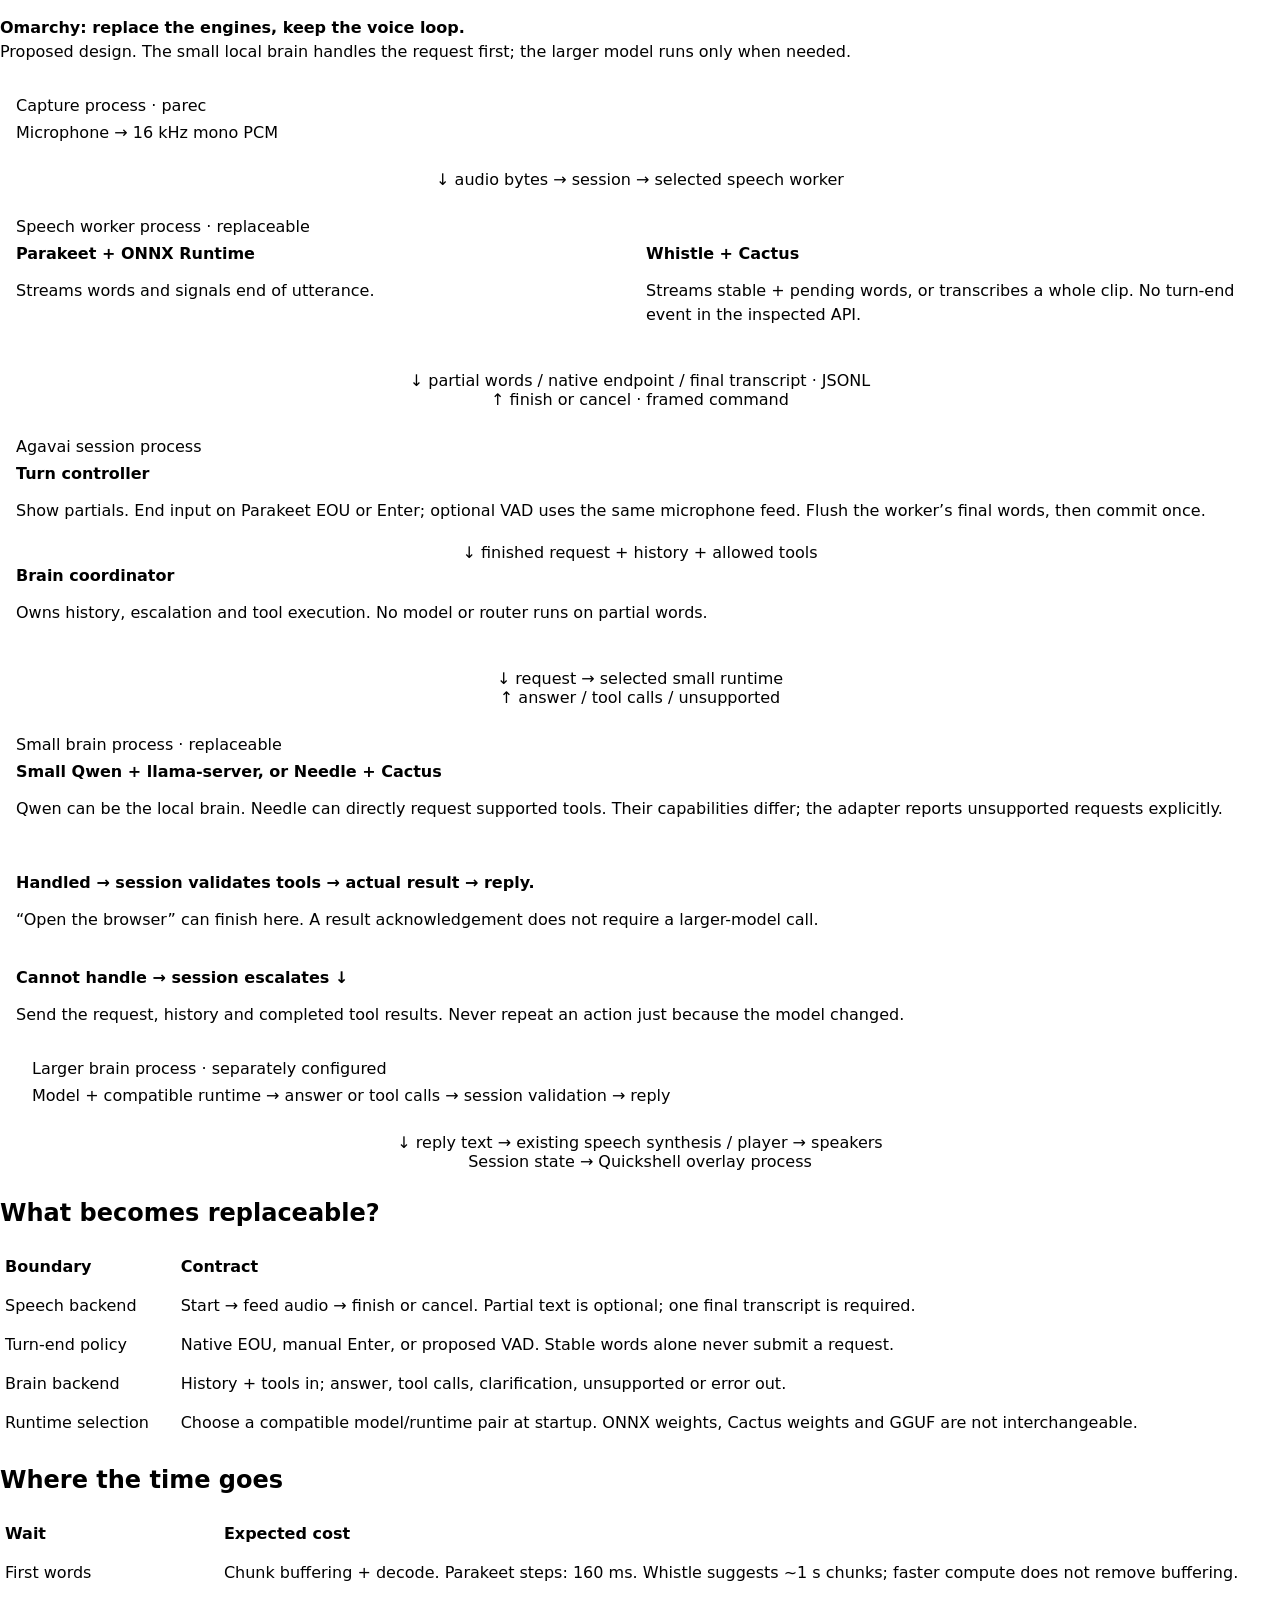
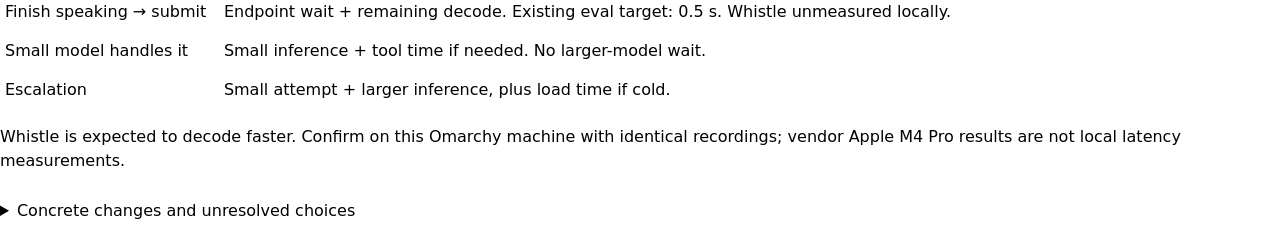
==== commit 9c71abee: "Design replaceable speech and brain engines for Omarchy" ====
--- a/docs/architecture-design/model-engines.html
+++ b/docs/architecture-design/model-engines.html
@@ -1,299 +1,42 @@
 <!doctype html>
-<html lang="en">
-<head>
-<meta charset="utf-8">
-<meta name="viewport" content="width=device-width, initial-scale=1">
-<title>How Whistle and Needle fit into Agavai</title>
+<html lang="en"><head><meta charset="utf-8"><meta name="viewport" content="width=device-width, initial-scale=1"><title>Replaceable engines on Omarchy</title>
 <style>
-:root {
-  color-scheme: light dark;
-  --ink: var(--foreground, light-dark(#222, #eee));
-  --subtle: var(--muted-foreground, light-dark(#595959, #b9b9b9));
-  --line: var(--border, light-dark(#bcbcbc, #626262));
-  --surface: var(--card, light-dark(#f6f6f6, #242424));
-  --page: var(--background, light-dark(#fff, #191919));
-  --selected: var(--primary, light-dark(#222, #ddd));
-  --selected-ink: var(--primary-foreground, light-dark(#fff, #191919));
-  --new: light-dark(#ae491a, #f0a078);
-}
-* { box-sizing: border-box; }
-body { margin: 0; background: transparent; color: var(--ink); font: 15px/1.5 var(--font-sans, system-ui, sans-serif); }
-main { padding-bottom: 20px; }
-h1 { margin: 0 0 8px; font-size: 22px; font-weight: 500; }
-h2 { margin: 26px 0 10px; font-size: 18px; font-weight: 500; }
-p { margin: 8px 0 12px; }
-small, .small { font-size: 12px; }
-.muted { color: var(--subtle); }
-strong { font-weight: 500; }
-.controls { display: flex; align-items: center; flex-wrap: wrap; gap: 8px; margin: 18px 0 10px; }
-button { padding: 8px 13px; color: var(--ink); border: 1px solid var(--line); border-radius: 6px; background: transparent; font: inherit; cursor: pointer; }
-button[aria-pressed="true"] { background: var(--selected); color: var(--selected-ink); }
-button:focus-visible, summary:focus-visible, a:focus-visible { outline: 2px solid var(--ink); outline-offset: 3px; }
-.legend { margin-left: auto; font-size: 12px; color: var(--subtle); }
-.legend i { display: inline-block; width: 20px; border-top: 2px dashed var(--new); vertical-align: middle; margin-right: 4px; }
-#diagram { display: block; width: 100%; overflow: visible; }
-#diagram text { font: 14px var(--font-sans, system-ui, sans-serif); fill: var(--ink); }
-#diagram .process-label { font-size: 11px; fill: var(--subtle); letter-spacing: .03em; }
-#diagram .node-name { font-size: 17px; font-weight: 500; }
-#diagram .role { font-size: 12px; fill: var(--subtle); }
-#diagram .node { fill: var(--surface); stroke: var(--line); stroke-width: 1.2; }
-#diagram .session { fill: var(--page); stroke: var(--ink); stroke-width: 1.5; }
-#diagram .candidate { stroke: var(--new); stroke-dasharray: 5 4; }
-#diagram .arrow { fill: none; stroke: var(--subtle); stroke-width: 1.3; }
-#diagram .arrow-label { font-size: 12px; fill: var(--subtle); paint-order: stroke; stroke: var(--page); stroke-width: 5px; stroke-linejoin: round; }
-#diagram .arrow-head { fill: var(--subtle); }
-#decision { border-left: 3px solid var(--new); padding-left: 12px; margin: 4px 0 0; }
-.example { margin: 0; padding-left: 25px; }
-.example li { padding-left: 4px; margin: 0 0 12px; }
-.example .payload { display: block; font-size: 13px; color: var(--subtle); }
-.table-wrap { overflow-x: auto; }
-table { width: 100%; border-collapse: collapse; font-size: 14px; }
-th, td { padding: 10px 8px; text-align: left; vertical-align: top; border-bottom: 1px solid var(--line); }
-th { color: var(--subtle); font-size: 12px; font-weight: 400; }
-th:first-child, td:first-child { padding-left: 0; }
-td:last-child { white-space: nowrap; font-variant-numeric: tabular-nums; }
-code { font: 12px/1.5 var(--font-mono, ui-monospace, monospace); overflow-wrap: anywhere; }
-details { margin-top: 20px; padding-top: 12px; border-top: 1px solid var(--line); }
-summary { cursor: pointer; font-size: 14px; }
-details p, details li { font-size: 13px; }
-details li { margin-bottom: 8px; }
-details ul { padding-left: 20px; }
-a { color: var(--ink); text-underline-offset: 3px; }
-@media (max-width: 520px) {
-  h1 { font-size: 20px; }
-  .legend { width: 100%; margin: 3px 0 0; }
-  button { min-height: 44px; }
-  table { font-size: 13px; }
-}
-</style>
-</head>
-<body>
-<main id="model-design">
-<h1>Whistle hears. Needle routes. Qwen decides.</h1>
-<p>Whistle can turn speech into text. Needle can choose which group of tools Qwen sees. Qwen still chooses the action, handles the tool result and writes the spoken answer.</p>
-<div class="controls" role="group" aria-label="Architecture version">
-  <button type="button" id="proposed" aria-pressed="true">With Whistle + Needle</button>
-  <button type="button" id="current" aria-pressed="false">Current system</button>
-  <span class="legend"><i></i>Proposed worker, not implemented</span>
+*{box-sizing:border-box}body{margin:0;color:var(--foreground);font-family:var(--font-sans,system-ui);background:transparent}main{padding-bottom:16px}h2{margin-top:24px}p{line-height:1.5}.flow{display:grid;gap:8px}.process{border:1px solid var(--border);padding:16px;border-radius:var(--radius,8px)}.label{display:block;color:var(--muted-foreground);margin-bottom:8px}.arrow{text-align:center;padding:4px;overflow-wrap:anywhere}.options{display:grid;grid-template-columns:1fr 1fr;gap:12px}.branch{border-left:2px solid var(--border);padding-left:16px;margin-top:12px}table{width:100%;border-collapse:collapse}th,td{text-align:left;vertical-align:top;border-bottom:1px solid var(--border);padding:10px 5px}summary{padding:12px 0}code{overflow-wrap:anywhere}a{color:inherit}@media(max-width:500px){.options{grid-template-columns:1fr}}
+</style></head><body><main>
+<p><strong>Omarchy: replace the engines, keep the voice loop.</strong><br>Proposed design. The small local brain handles the request first; the larger model runs only when needed.</p>
+<div class="flow" aria-label="Processes and data flow on one Omarchy machine">
+<div class="process"><span class="label">Capture process · parec</span>Microphone → 16 kHz mono PCM</div>
+<div class="arrow">↓ audio bytes → session → selected speech worker</div>
+<div class="process"><span class="label">Speech worker process · replaceable</span><div class="options"><div><strong>Parakeet + ONNX Runtime</strong><p>Streams words and signals end of utterance.</p></div><div><strong>Whistle + Cactus</strong><p>Streams stable + pending words, or transcribes a whole clip. No turn-end event in the inspected API.</p></div></div></div>
+<div class="arrow">↓ partial words / native endpoint / final transcript · JSONL<br>↑ finish or cancel · framed command</div>
+<div class="process"><span class="label">Agavai session process</span><strong>Turn controller</strong><p>Show partials. End input on Parakeet EOU or Enter; optional VAD uses the same microphone feed. Flush the worker’s final words, then commit once.</p><div class="arrow">↓ finished request + history + allowed tools</div><strong>Brain coordinator</strong><p>Owns history, escalation and tool execution. No model or router runs on partial words.</p></div>
+<div class="arrow">↓ request → selected small runtime<br>↑ answer / tool calls / unsupported</div>
+<div class="process"><span class="label">Small brain process · replaceable</span><strong>Small Qwen + llama-server, or Needle + Cactus</strong><p>Qwen can be the local brain. Needle can directly request supported tools. Their capabilities differ; the adapter reports unsupported requests explicitly.</p></div>
+<div class="branch"><strong>Handled → session validates tools → actual result → reply.</strong><p>“Open the browser” can finish here. A result acknowledgement does not require a larger-model call.</p></div>
+<div class="branch"><strong>Cannot handle → session escalates ↓</strong><p>Send the request, history and completed tool results. Never repeat an action just because the model changed.</p><div class="process"><span class="label">Larger brain process · separately configured</span>Model + compatible runtime → answer or tool calls → session validation → reply</div></div>
+<div class="arrow">↓ reply text → existing speech synthesis / player → speakers<br>Session state → Quickshell overlay process</div>
 </div>
-<svg id="diagram" role="img" aria-labelledby="diagram-title diagram-description"></svg>
-<p id="caption" class="small muted" aria-live="polite"></p>
-<p id="decision"></p>
-
-<h2>One request: “Open the browser”</h2>
-<ol class="example">
-  <li><strong>The speech worker produces the words.</strong><span class="payload">Microphone audio → “open the browser”. Words appear on screen while you speak; they cannot trigger an action.</span></li>
-  <li><strong>The session waits for the sentence to finish.</strong><span class="payload" id="commit-example"></span></li>
-  <li><strong>The router selects the relevant tool group.</strong><span class="payload" id="route-example"></span></li>
-  <li><strong>Qwen chooses a tool; the session runs it.</strong><span class="payload">Request + launch-tool definitions → Qwen → launch(target="browser") → the session's allowlist → desktop command.</span></li>
-  <li><strong>Qwen reads the result and writes the answer.</strong><span class="payload">Desktop result → session → Qwen → “Browser opened.” A tool request usually needs this second Qwen call.</span></li>
-  <li><strong>Kokoro turns that answer into audio.</strong><span class="payload">“Browser opened.” → Kokoro → WAV file → audio player → speakers. The session then listens for the next request.</span></li>
-</ol>
-
-<h2>What latency should we expect?</h2>
-<p>The candidates have <strong>no measurements on this machine yet</strong>. Swapping them in does not remove the Qwen calls or the need to decide when speech ends.</p>
-<div class="table-wrap">
-<table>
-<thead><tr><th>What the user waits for</th><th>Current baseline*</th><th>Eval target</th></tr></thead>
-<tbody>
-<tr><td>Speech starts → first words</td><td>0.67 s</td><td>0.5 s</td></tr>
-<tr><td>Speech ends → request submitted</td><td>5.90 s<br><small>4/12 missing within 8 s</small></td><td>0.5 s</td></tr>
-<tr><td>Request submitted → desktop changes</td><td>4.87 s</td><td>3.0 s</td></tr>
-<tr><td>Request submitted → reply audio, with a tool</td><td>6.44 s</td><td>4.0 s</td></tr>
-</tbody>
-</table>
-</div>
-<p class="small muted">*Historical medians from run 20261010-1250: Ryzen 9 3900X, Qwen3-4B, keyword routing. Recognition used synthesized clips; desktop actions were simulated. Reply audio was estimated from turn time + warm synthesis + a playback allowance. These rows overlap; do not add them together.</p>
-<p><strong>The largest measured delay before the model is turn ending.</strong> Whistle does not supply that decision. It is a transcription experiment until we choose how its turns end.</p>
-
-<details>
-<summary>What changes in the code—and what stays</summary>
-<ul>
-<li><strong>Speech recognition:</strong> add a Whistle worker behind the same audio-in/text-events-out interface as Parakeet. Select the worker and its model files in ASR configuration. Whistle's roughly one-second chunks are not a measured first-word latency.</li>
-<li><strong>Routing:</strong> implement Needle behind the existing <code>select(utterance) → head IDs</code> interface. It selects a group such as <code>launch</code>; it does not execute Needle-generated desktop actions.</li>
-<li><strong>Engines:</strong> Parakeet uses ONNX Runtime; Whistle and Needle use Cactus's native runtime and different model files. Changing a weights path alone cannot swap engines. Whistle and Needle need separate workers because the inspected Cactus binding stores one loaded model per process.</li>
-<li><strong>Qwen:</strong> stays on llama-server. Its GGUF weights are already configurable. Needle cannot replace conversation handling and answer generation in this design.</li>
-<li><strong>Testing:</strong> compare transcription accuracy separately from turn-ending behavior, and compare Needle routing against keyword/Jev routing. Record the selected engine, model hashes and endpoint policy so the runs are comparable.</li>
-</ul>
-</details>
-<details>
-<summary>Process lifetimes and the data crossing each boundary</summary>
-<ul>
-<li><strong>Session:</strong> one <code>agavai listen</code> process owns conversation, confirmations and the tool allowlist. Audio pumping and worker readers are threads inside it. A follow-up with history can make a Qwen context-classification call before routing; exact controls such as Yes/No can bypass models.</li>
-<li><strong>Capture / speech worker:</strong> <code>parec</code> opens per utterance; the model worker stays loaded for the listening session. Audio passes through the session to the worker as length-prefixed 16 kHz mono PCM. Worker responses are JSON lines: partial text, boundary/end events, ready, reset or error. The diagram shortens this to “audio → words”.</li>
-<li><strong>Router:</strong> Jev is a remote HTTPS service; keyword fallback runs inside the session. Proposed Needle is a session-owned local child with JSON request/response pipes. A missing or failed candidate worker must be reported; it must not silently be scored as Needle while using keywords.</li>
-<li><strong>Qwen:</strong> a separate, long-running llama-server process. The session exchanges messages, tool definitions, tool calls and replies over localhost HTTP on port 18766. Neither the router nor Qwen executes desktop commands.</li>
-<li><strong>Desktop commands:</strong> spawned by the session's allowlisted tool functions when needed. Results return to the session, then to Qwen; tool functions also publish UI results.</li>
-<li><strong>Overlay:</strong> a separate Quickshell process watches <code>ui.json</code> for partial words, tool progress and results. Its stop/cancel controls signal the session through the CLI.</li>
-<li><strong>Speech / playback:</strong> Kokoro is a warm local process with a 600 s idle timeout. Reply text goes over a Unix socket; synthesized audio is written to a WAV. A separate <code>pw-play</code> or <code>paplay</code> child plays it. Cancel stops that playback; spoken interruption is not implemented. Kokoro failure falls back to eSpeak, then notification.</li>
-<li><strong>Local candidate setup:</strong> pin model/library files, pass explicit local weights and <code>NEEDLE3_LIB_PATH</code>, set <code>NEEDLE_TELEMETRY=0</code> and <code>HF_HUB_OFFLINE=1</code>. Disable automatic date injection for frozen-clock evals.</li>
-</ul>
-</details>
-<details>
-<summary>Evidence and sources</summary>
-<p>The process layout follows the current <a href="../audio.md">audio contract</a>, <a href="../flow.md">session flow</a> and implementation: <a href="../../src/agavai/asr.py">ASR parent</a>, <a href="../../src/agavai/router.py">router</a>, <a href="../../src/agavai/orchestrator.py">orchestrator</a>, <a href="../../src/agavai/llm.py">Qwen client</a>, <a href="../../src/agavai/tts.py">speech client</a>, <a href="../../scripts/kokoro_synth.py">Kokoro worker</a>.</p>
-<p>The latency values come from the <a href="../../evals/results/20261010-1250/report.json">stored report</a>; targets come from <a href="../../evals/budgets.toml">eval budgets</a>. They are not SLAs. Warm Kokoro synthesis alone took 0.49–0.73 s for the short measured replies. Jev's documented 70–500 ms is not a local benchmark.</p>
-<p>Candidate roles and runtime constraints come from the 2026-10-21 package-source investigation in this thread: <a href="https://huggingface.co/Cactus-Compute/whistle">Whistle</a>, <a href="https://github.com/cactus-compute/needle">Needle</a>, <a href="https://pypi.org/project/cactus-needle/">cactus-needle</a>. Recheck the pinned package at implementation time. This document proposes integration; it does not implement it.</p>
-</details>
-</main>
-<script>
-(() => {
-  'use strict';
-  const root = document.getElementById('model-design');
-  const diagram = document.getElementById('diagram');
-  const ns = 'http://www.w3.org/2000/svg';
-  let proposed = true;
-
-  function element(tag, attributes = {}, text = '') {
-    const node = document.createElementNS(ns, tag);
-    for (const [key, value] of Object.entries(attributes)) node.setAttribute(key, value);
-    if (text) node.textContent = text;
-    return node;
-  }
-
-  function label(x, y, text, className, anchor = 'start') {
-    diagram.append(element('text', { x, y, class: className, 'text-anchor': anchor }, text));
-  }
-
-  function arrow(points, bidirectional = false) {
-    const attributes = {
-      d: points.map(([x, y], i) => `${i ? 'L' : 'M'}${x},${y}`).join(' '),
-      class: 'arrow',
-      'marker-end': 'url(#arrow-end)'
-    };
-    if (bidirectional) attributes['marker-start'] = 'url(#arrow-end)';
-    diagram.append(element('path', attributes));
-  }
-
-  function box([x, y, width, height], name, process, lines, candidate = false, session = false) {
-    diagram.append(element('rect', {
-      x, y, width, height, rx: 6,
-      class: 'node' + (candidate ? ' candidate' : '') + (session ? ' session' : '')
-    }));
-    label(x + 13, y + 19, process, 'process-label');
-    label(x + 13, y + 43, name, 'node-name');
-    lines.forEach((line, i) => label(x + 13, y + 63 + i * 21, line, 'role'));
-  }
-
-  function draw() {
-    const width = Math.round(root.clientWidth);
-    const mobile = width < 700;
-    diagram.replaceChildren();
-    diagram.append(element('title', { id: 'diagram-title' }, 'Agavai process architecture'));
-    diagram.append(element('desc', { id: 'diagram-description' },
-      'Capture sends audio to the Agavai session, which forwards it to a speech worker and receives words back. The session sends words to a router, prompts to Qwen, tool calls to desktop commands and reply text to Kokoro. Tool results return through the session to Qwen. The overlay receives screen updates. Kokoro writes a WAV for the audio player. Each box is a process, except desktop commands which may spawn several.'));
-    const defs = element('defs');
-    const marker = element('marker', {
-      id: 'arrow-end', viewBox: '0 0 10 10', refX: 9, refY: 5,
-      markerWidth: 7, markerHeight: 7, orient: 'auto-start-reverse'
-    });
-    marker.append(element('path', { d: 'M1,1 L9,5 L1,9 Z', class: 'arrow-head' }));
-    defs.append(marker);
-    diagram.append(defs);
-
-    const speechName = proposed ? 'Whistle' : 'Parakeet';
-    const speechEngine = proposed ? 'Cactus engine' : 'ONNX Runtime';
-    const routeName = proposed ? 'Needle' : 'Jev';
-    const routeProcess = proposed ? 'NEW LOCAL WORKER' : 'REMOTE SERVICE';
-    const routeEngine = proposed ? 'Cactus engine' : 'OpenRouter HTTPS';
-
-    if (!mobile) {
-      const column = (width - 200) / 3;
-      const middle = column + 100;
-      const right = 2 * middle;
-      const sessionWidth = 2 * column + 100;
-      const asrCenter = middle + column / 2;
-      const rightCenter = right + column / 2;
-      const leftCenter = column / 2;
-      diagram.setAttribute('viewBox', `0 0 ${width} 638`);
-      diagram.style.height = '638px';
-
-      arrow([[leftCenter, 86], [leftCenter, 170]]);
-      label(leftCenter + 10, 131, 'audio', 'arrow-label');
-      arrow([[asrCenter, 170], [asrCenter, 86]], true);
-      label(asrCenter + 10, 113, 'audio ↑', 'arrow-label');
-      label(asrCenter + 10, 143, '↓ words', 'arrow-label');
-      arrow([[sessionWidth - 20, 170], [sessionWidth - 20, 126], [rightCenter, 126], [rightCenter, 86]]);
-      label((sessionWidth - 20 + rightCenter) / 2, 116, 'screen updates', 'arrow-label', 'middle');
-      arrow([[sessionWidth, 229], [right, 229]], true);
-      label(sessionWidth + 50, 214, 'prompt →', 'arrow-label', 'middle');
-      label(sessionWidth + 50, 251, '← call / reply', 'arrow-label', 'middle');
-      arrow([[leftCenter, 310], [leftCenter, 420]], true);
-      label(leftCenter + 12, 352, 'sentence ↓', 'arrow-label');
-      label(leftCenter + 12, 376, '↑ tool group', 'arrow-label');
-      arrow([[asrCenter, 310], [asrCenter, 420]], true);
-      label(asrCenter + 12, 352, 'tool call ↓', 'arrow-label');
-      label(asrCenter + 12, 376, '↑ result', 'arrow-label');
-      arrow([[sessionWidth - 20, 310], [sessionWidth - 20, 394], [rightCenter, 394], [rightCenter, 420]]);
-      label((sessionWidth - 20 + rightCenter) / 2, 384, 'reply text', 'arrow-label', 'middle');
-      arrow([[rightCenter, 516], [rightCenter, 563]]);
-      label(rightCenter + 10, 545, 'WAV', 'arrow-label');
-
-      box([0, 0, column, 86], 'Microphone', 'LOCAL PROCESS', ['capture · parec']);
-      box([middle, 0, column, 86], speechName, 'LOCAL SPEECH WORKER', [speechEngine], proposed);
-      box([right, 0, column, 86], 'Overlay', 'LOCAL UI PROCESS', ['words and results']);
-      box([0, 170, sessionWidth, 140], 'Agavai session', 'ONE LOCAL PROCESS', [
-        'Waits for the sentence; owns conversation and confirmations.',
-        'Calls the router, Qwen and the allowlisted tools.',
-        'Tool results go back to Qwen until it returns a reply.'
-      ], false, true);
-      box([right, 170, column, 112], 'Qwen', 'LOCAL LLAMA-SERVER', ['chooses tool + reply', 'llama.cpp engine']);
-      box([0, 420, column, 96], routeName, routeProcess, [routeEngine, 'chooses a tool group'], proposed);
-      box([middle, 420, column, 96], 'Desktop', 'LOCAL CHILD PROCESSES', ['open app, set volume…']);
-      box([right, 420, column, 96], 'Kokoro', 'LOCAL SPEECH PROCESS', ['text → speech audio', 'ONNX Runtime']);
-      box([right, 563, column, 75], 'Audio player', 'LOCAL CHILD PROCESS', ['pw-play → speakers']);
-    } else {
-      const x = 30;
-      const nodeWidth = width - x;
-      const center = x + nodeWidth / 2;
-      arrow([[center, 77], [center, 126]]);
-      label(center + 10, 107, 'audio', 'arrow-label');
-      arrow([[x, 180], [8, 180], [8, 990]]);
-      const nodes = [
-        [300, speechName, 'LOCAL SPEECH WORKER', ['audio ↔ words', speechEngine], proposed],
-        [430, 'Overlay', 'LOCAL UI PROCESS', ['screen updates from session'], false],
-        [560, routeName, routeProcess, ['sentence ↔ tool group', routeEngine], proposed],
-        [690, 'Qwen', 'LOCAL LLAMA-SERVER', ['prompt ↔ tool call / reply', 'llama.cpp engine'], false],
-        [820, 'Desktop commands', 'LOCAL CHILD PROCESSES', ['tool call ↔ result'], false],
-        [950, 'Kokoro', 'LOCAL SPEECH PROCESS', ['reply text → WAV', 'ONNX Runtime'], false]
-      ];
-      nodes.forEach(([y, name, process, lines, candidate]) => {
-        arrow([[8, y + 40], [x, y + 40]], name === speechName || name === routeName || name === 'Qwen' || name === 'Desktop commands');
-        box([x, y, nodeWidth, 94], name, process, lines, candidate);
-      });
-      arrow([[center, 1044], [center, 1073]]);
-      box([x, 0, nodeWidth, 77], 'Microphone', 'LOCAL PROCESS', ['capture · parec']);
-      box([x, 126, nodeWidth, 115], 'Agavai session', 'ONE LOCAL PROCESS', ['conversation + confirmations + allowlist', 'tool results return to Qwen'], false, true);
-      box([x, 1073, nodeWidth, 77], 'Audio player', 'LOCAL CHILD PROCESS', ['WAV → pw-play → speakers']);
-      diagram.setAttribute('viewBox', `0 0 ${width} 1150`);
-      diagram.style.height = '1150px';
-    }
-  }
-
-  function update(next) {
-    proposed = next;
-    document.getElementById('proposed').setAttribute('aria-pressed', String(proposed));
-    document.getElementById('current').setAttribute('aria-pressed', String(!proposed));
-    document.getElementById('caption').textContent = proposed
-      ? 'Each worker runs in its own local process; desktop actions may spawn several commands. Whistle and Needle are proposed. Tool results return through the session to Qwen.'
-      : 'Jev is the only remote service shown. If Jev is unavailable, keyword routing runs inside the session. Parakeet and Qwen remain local.';
-    document.getElementById('decision').innerHTML = proposed
-      ? '<strong>Unresolved: how does Whistle know you are done?</strong> It supplies words, not an end-of-turn signal. Start with transcription tests using known clip boundaries; live use needs Enter or an approved endpointing design.'
-      : '<strong>Today:</strong> Parakeet can signal the end of an utterance; Enter also submits it. A pause or partial sentence does not run tools.';
-    document.getElementById('commit-example').textContent = proposed
-      ? 'Whistle has no native “sentence finished” event. In a first live integration the user would press Enter; automatic submission is not designed yet.'
-      : 'Parakeet emits an end-of-utterance event, or the user presses Enter. Only then does the session submit the words.';
-    document.getElementById('route-example').textContent = proposed
-      ? '“open the browser” → Needle → launch group. Qwen receives the tools for launching apps, not every tool in the system.'
-      : '“open the browser” → Jev (or local keyword fallback) → launch group. Qwen receives the tools for launching apps.';
-    draw();
-  }
-
-  document.getElementById('proposed').addEventListener('click', () => update(true));
-  document.getElementById('current').addEventListener('click', () => update(false));
-  new ResizeObserver(draw).observe(root);
-  update(true);
-})();
-</script>
-</body>
-</html>
+<h2>What becomes replaceable?</h2>
+<table><thead><tr><th>Boundary</th><th>Contract</th></tr></thead><tbody>
+<tr><td>Speech backend</td><td>Start → feed audio → finish or cancel. Partial text is optional; one final transcript is required.</td></tr>
+<tr><td>Turn-end policy</td><td>Native EOU, manual Enter, or proposed VAD. Stable words alone never submit a request.</td></tr>
+<tr><td>Brain backend</td><td>History + tools in; answer, tool calls, clarification, unsupported or error out.</td></tr>
+<tr><td>Runtime selection</td><td>Choose a compatible model/runtime pair at startup. ONNX weights, Cactus weights and GGUF are not interchangeable.</td></tr>
+</tbody></table>
+<h2>Where the time goes</h2>
+<table><thead><tr><th>Wait</th><th>Expected cost</th></tr></thead><tbody>
+<tr><td>First words</td><td>Chunk buffering + decode. Parakeet steps: 160 ms. Whistle suggests ~1 s chunks; faster compute does not remove buffering.</td></tr>
+<tr><td>Finish speaking → submit</td><td>Endpoint wait + remaining decode. Existing eval target: 0.5 s. Whistle unmeasured locally.</td></tr>
+<tr><td>Small model handles it</td><td>Small inference + tool time if needed. No larger-model wait.</td></tr>
+<tr><td>Escalation</td><td>Small attempt + larger inference, plus load time if cold.</td></tr>
+</tbody></table>
+<p>Whistle is expected to decode faster. Confirm on this Omarchy machine with identical recordings; vendor Apple M4 Pro results are not local latency measurements.</p>
+<details><summary>Concrete changes and unresolved choices</summary><ul>
+<li>Split capture/turn control from the Parakeet-specific worker. Give finish and cancel distinct commands.</li>
+<li>Add Whistle streaming and batch adapters; keep workers warm and reject incompatible configuration at startup.</li>
+<li>Wrap existing llama calls and add a Needle adapter. Remove mandatory Qwen calls before the small attempt.</li>
+<li>Run live and replay evaluations through the same adapters; record engine, weights, endpoint policy and hardware.</li>
+<li>Start Whistle with Enter-to-submit. Automatic VAD needs pause/cutoff evaluation and a deliberate update to the current native-EOU-only specification.</li>
+<li>Exact small/large model assignments and acceptance rules for general answers remain to be selected.</li>
+</ul><p><a href="../model-engines.md">Full design, failure handling and sources</a> · Whistle API verified in cactus-needle 3.2.8.</p></details>
+</main></body></html>
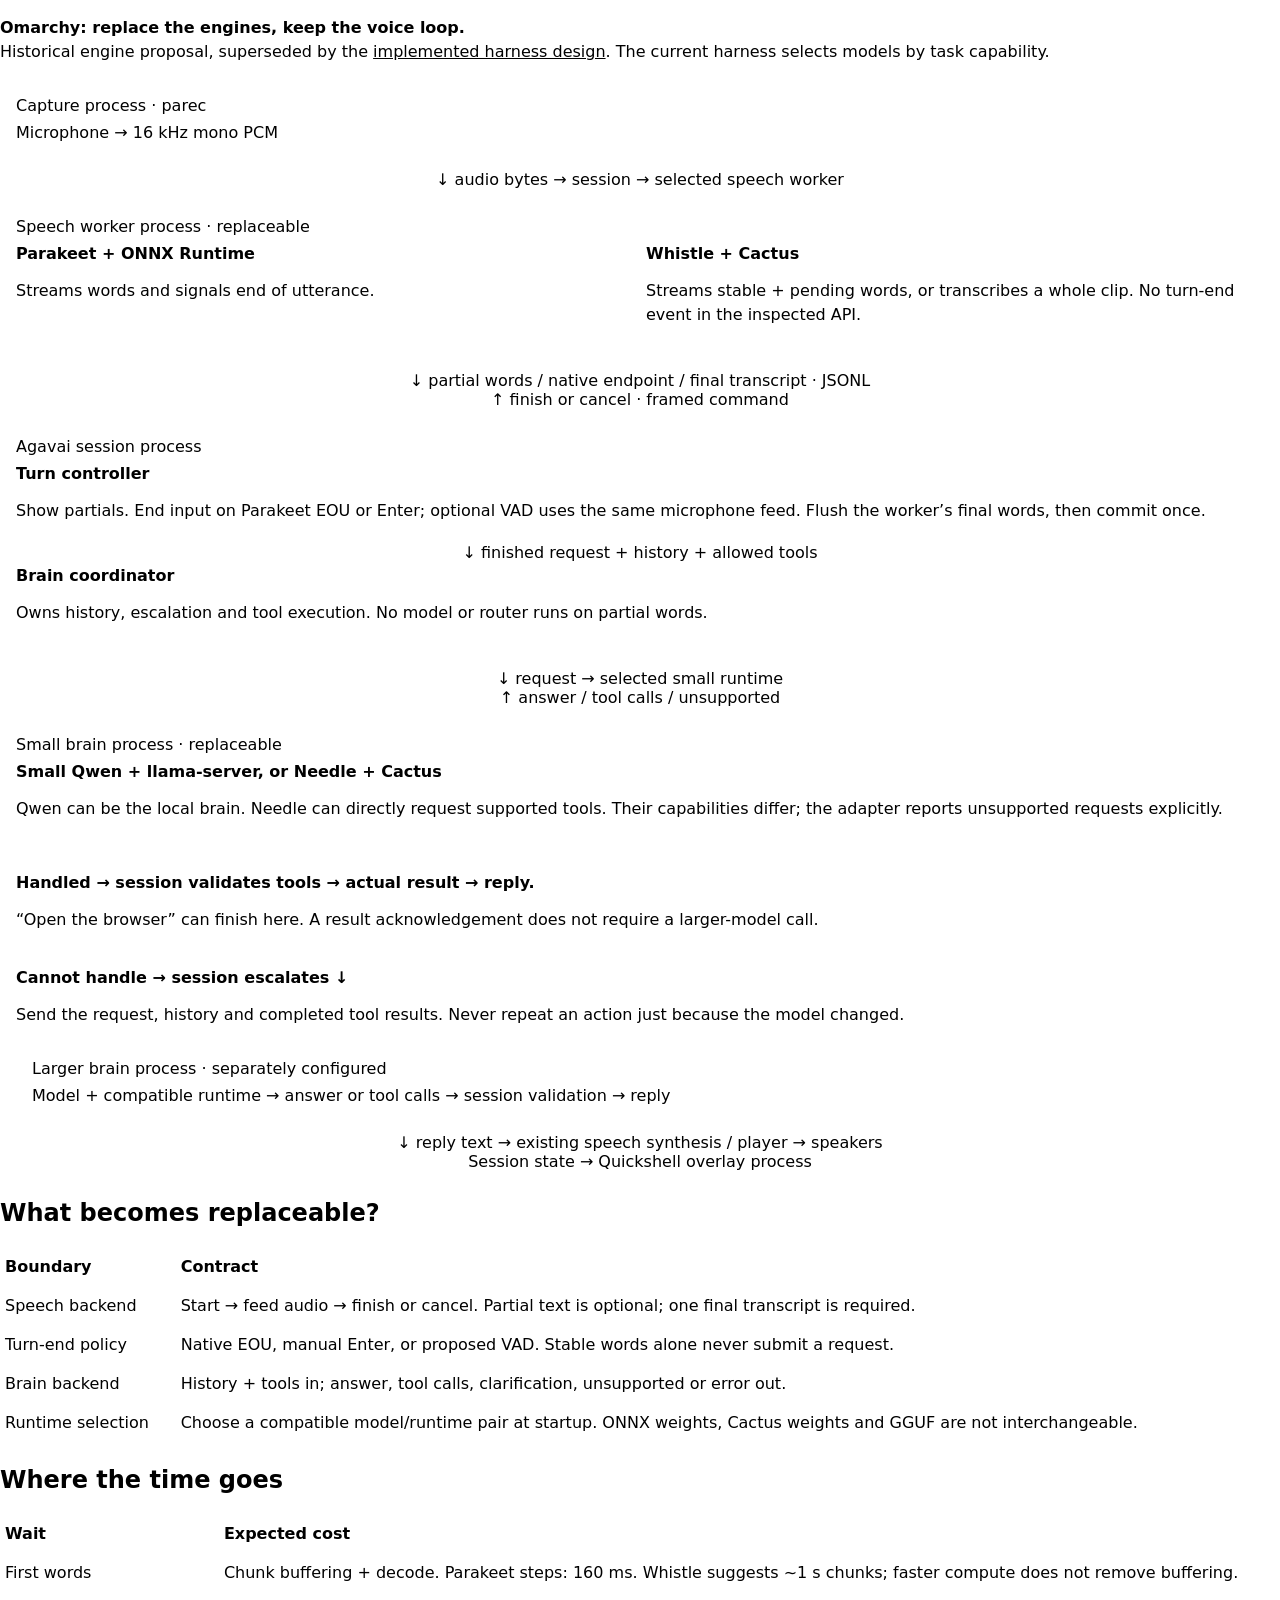
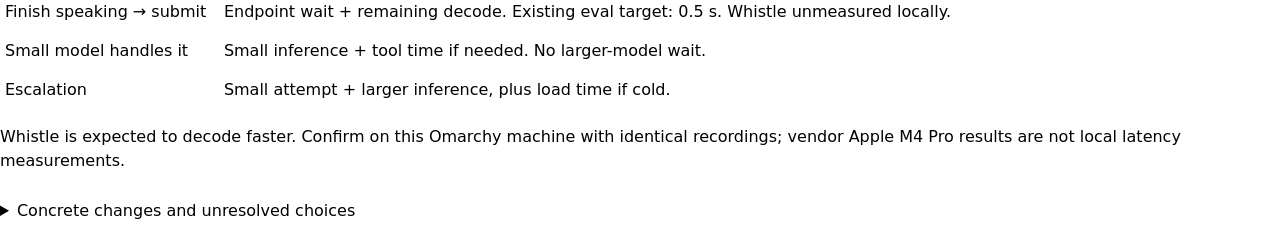
==== commit 0a4eeddf: "Align architecture and runtime docs with the Agavai harness" ====
--- a/docs/architecture-design/model-engines.html
+++ b/docs/architecture-design/model-engines.html
@@ -3,7 +3,7 @@
 <style>
 *{box-sizing:border-box}body{margin:0;color:var(--foreground);font-family:var(--font-sans,system-ui);background:transparent}main{padding-bottom:16px}h2{margin-top:24px}p{line-height:1.5}.flow{display:grid;gap:8px}.process{border:1px solid var(--border);padding:16px;border-radius:var(--radius,8px)}.label{display:block;color:var(--muted-foreground);margin-bottom:8px}.arrow{text-align:center;padding:4px;overflow-wrap:anywhere}.options{display:grid;grid-template-columns:1fr 1fr;gap:12px}.branch{border-left:2px solid var(--border);padding-left:16px;margin-top:12px}table{width:100%;border-collapse:collapse}th,td{text-align:left;vertical-align:top;border-bottom:1px solid var(--border);padding:10px 5px}summary{padding:12px 0}code{overflow-wrap:anywhere}a{color:inherit}@media(max-width:500px){.options{grid-template-columns:1fr}}
 </style></head><body><main>
-<p><strong>Omarchy: replace the engines, keep the voice loop.</strong><br>Proposed design. The small local brain handles the request first; the larger model runs only when needed.</p>
+<p><strong>Omarchy: replace the engines, keep the voice loop.</strong><br>Historical engine proposal, superseded by the <a href="../voice-agent-harness.md">implemented harness design</a>. The current harness selects models by task capability.</p>
 <div class="flow" aria-label="Processes and data flow on one Omarchy machine">
 <div class="process"><span class="label">Capture process · parec</span>Microphone → 16 kHz mono PCM</div>
 <div class="arrow">↓ audio bytes → session → selected speech worker</div>
